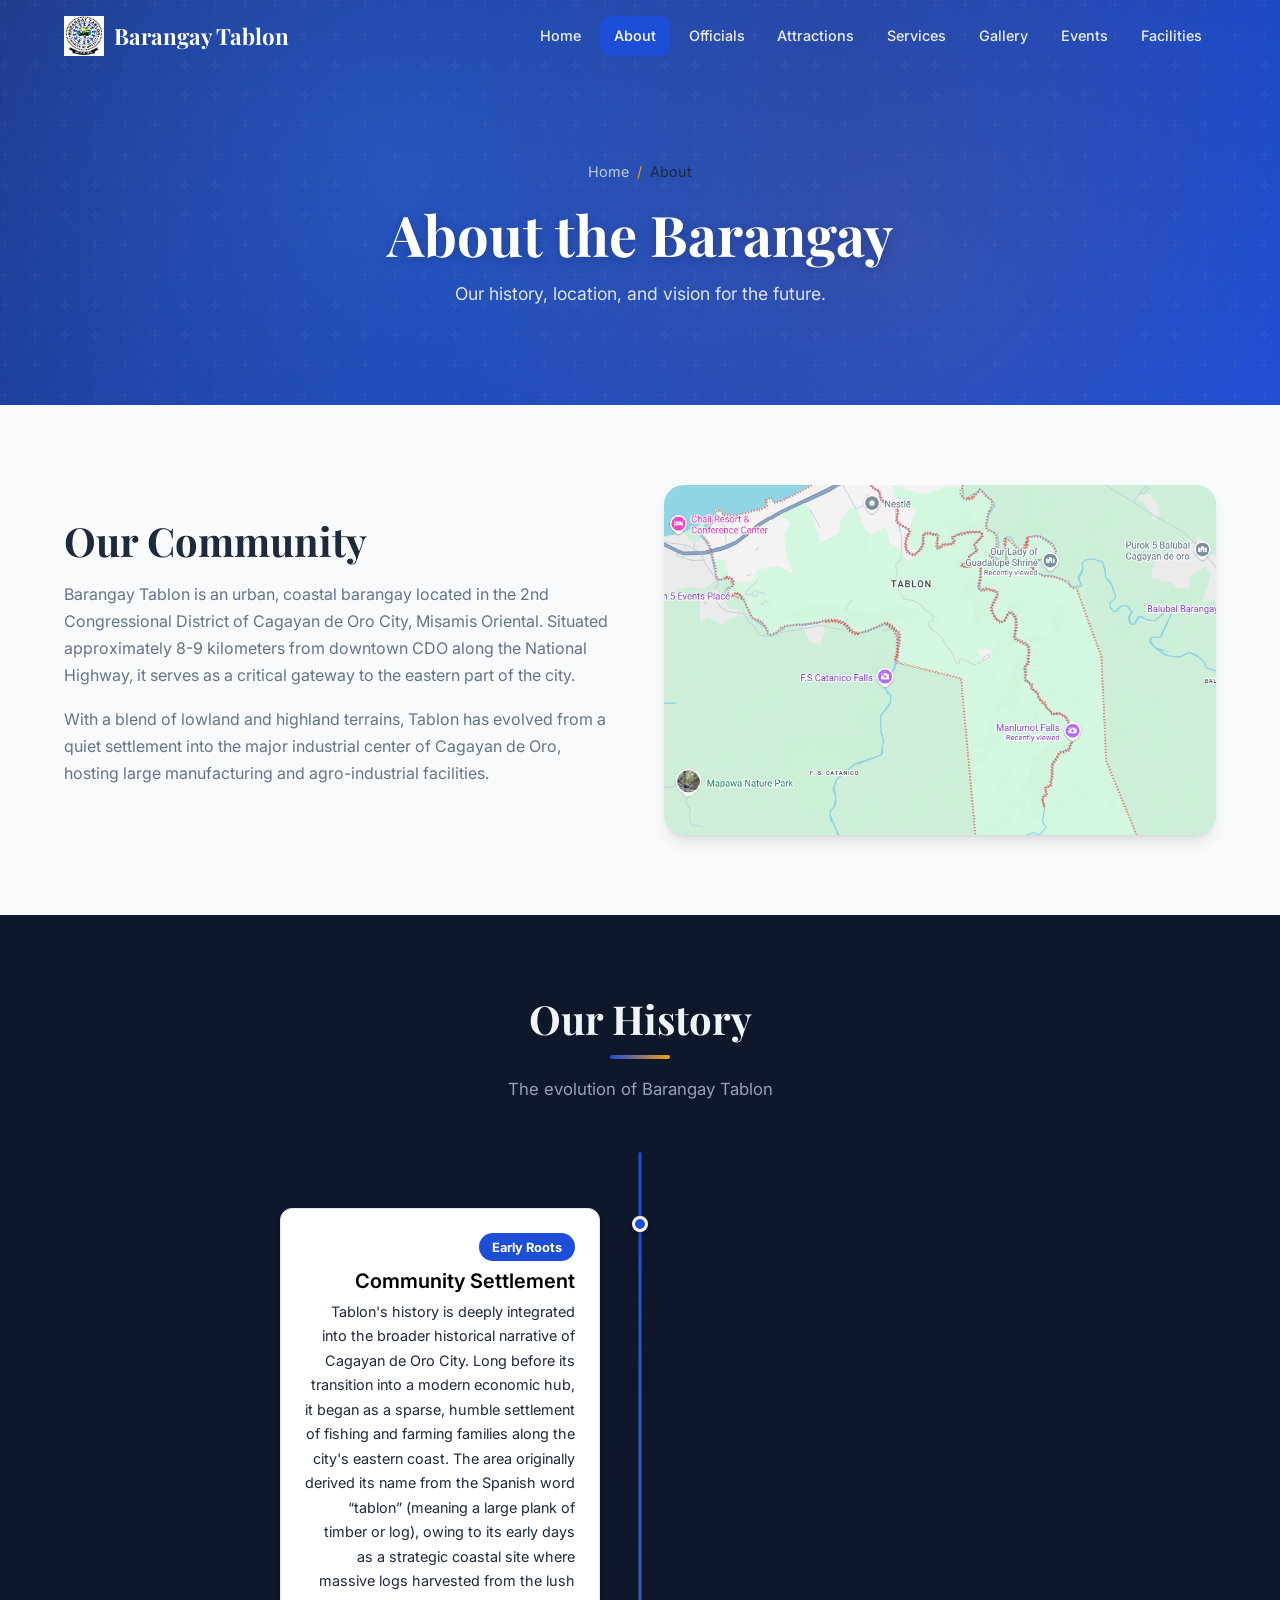
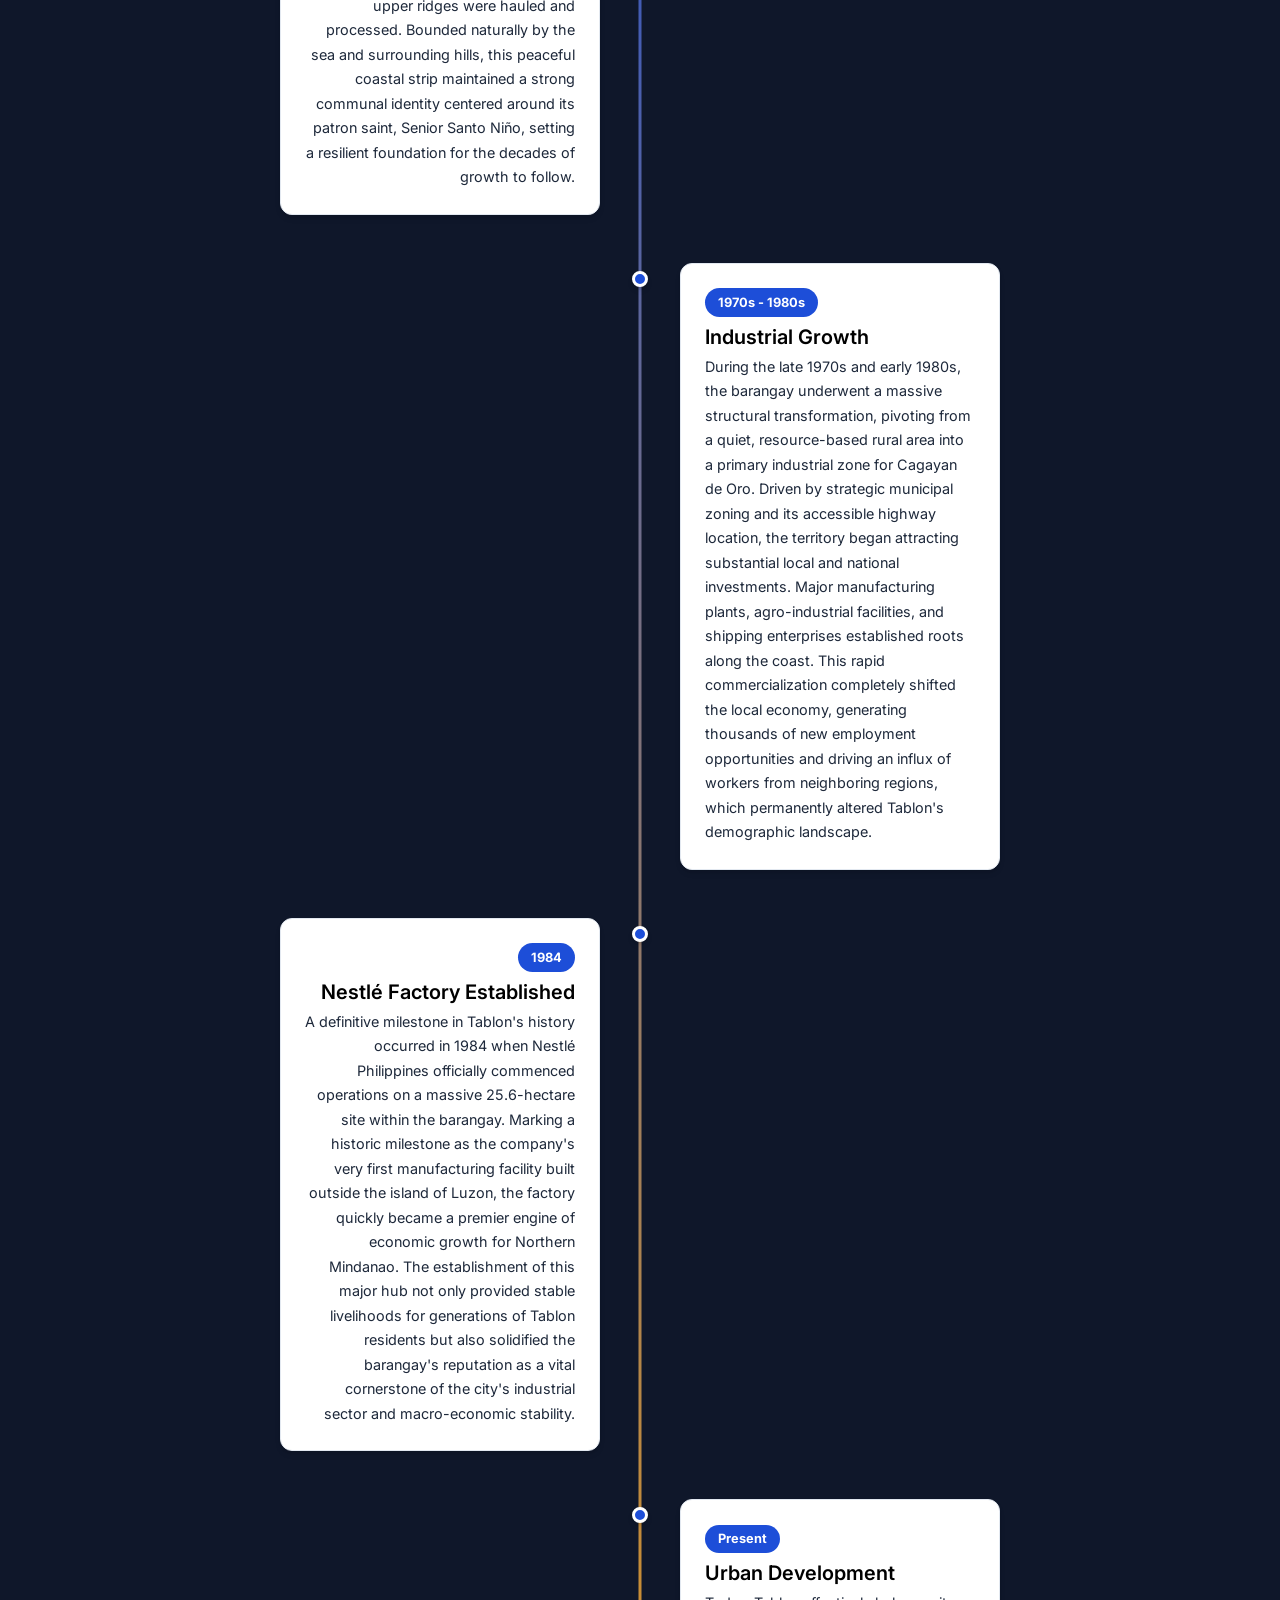
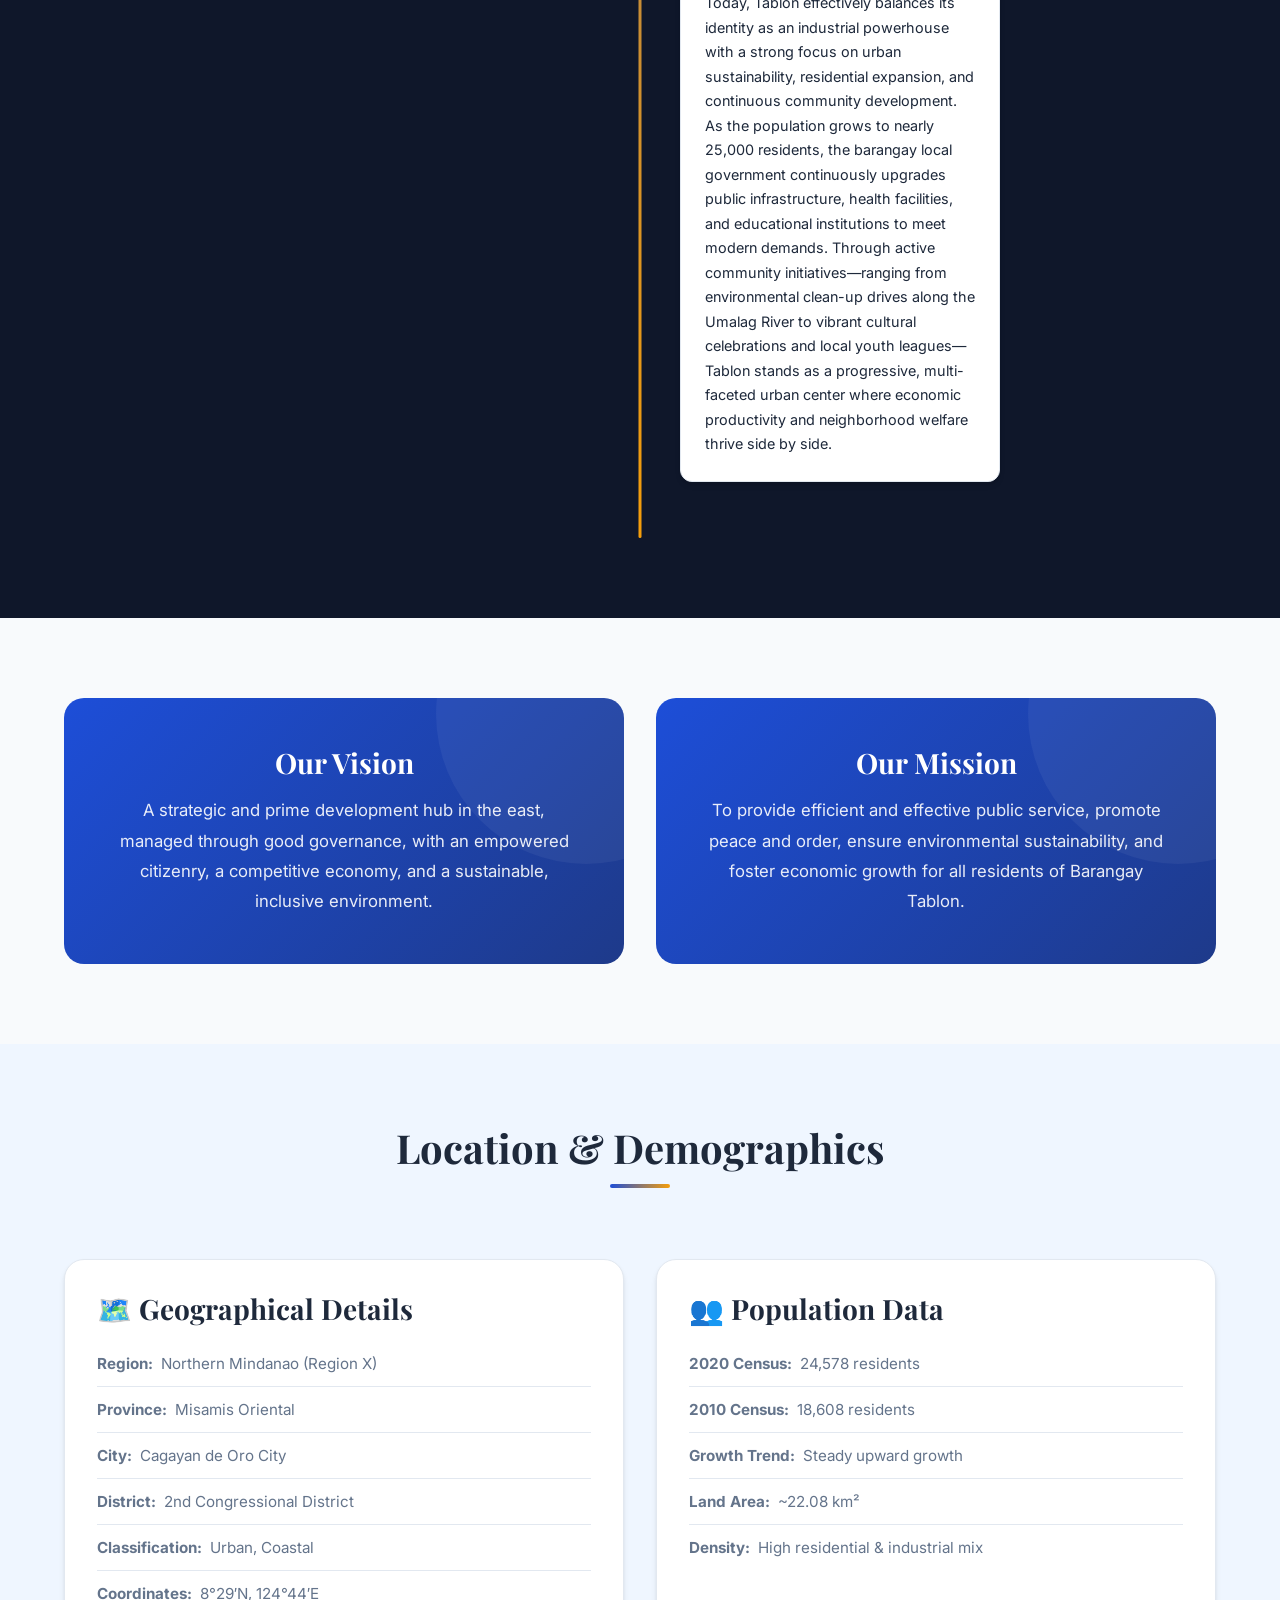
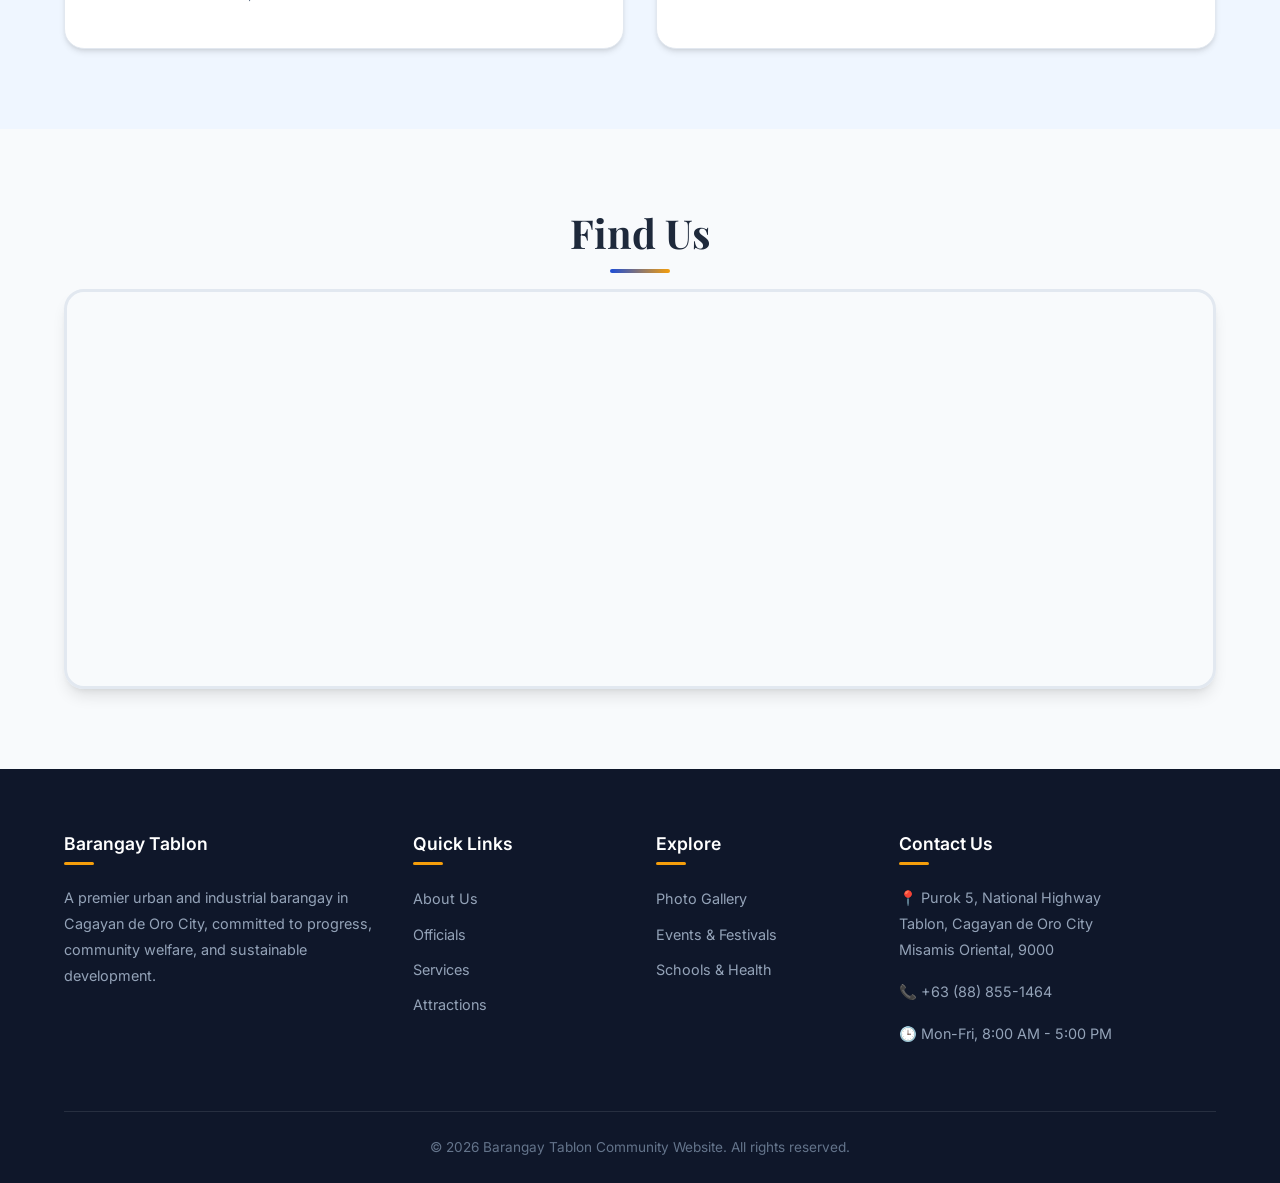
==== about.html @ ef137ee4 "feat: complete Barangay Tablon community portal mini-project for ITE 387" ====
<!DOCTYPE html>
<html lang="en">

<head>
    <meta charset="UTF-8">
    <meta name="viewport" content="width=device-width, initial-scale=1.0">
    <title>About | Barangay Tablon</title>
    <meta name="description"
        content="Learn about the history, location, and vision of Barangay Tablon, Cagayan de Oro City.">
    <link rel="stylesheet" href="css/styles.css">
</head>

<body>
    <!-- Navbar -->
    <nav class="navbar" id="navbar">
        <div class="container nav-container">
            <a href="index.html" class="nav-brand">
                <img src="barangay_tablon_logo.jpg" alt="Barangay Tablon Logo" class="brand-logo">
                Barangay Tablon
            </a>
            <button class="hamburger" id="hamburger" aria-label="Toggle Navigation">
                <span></span>
                <span></span>
                <span></span>
            </button>
            <div class="nav-links" id="navLinks">
                <a href="index.html">Home</a>
                <a href="about.html">About</a>
                <a href="officials.html">Officials</a>
                <a href="attractions.html">Attractions</a>
                <a href="services.html">Services</a>
                <a href="gallery.html">Gallery</a>
                <a href="events.html">Events</a>
                <a href="facilities.html">Facilities</a>
            </div>
        </div>
    </nav>
    <div class="nav-overlay" id="navOverlay"></div>

    <!-- Page Hero -->
    <header class="page-hero">
        <div class="page-hero-content">
            <div class="breadcrumb">
                <a href="index.html">Home</a> <span>/</span> About
            </div>
            <h1>About the Barangay</h1>
            <p>Our history, location, and vision for the future.</p>
        </div>
    </header>

    <!-- Intro & Map Section -->
    <section class="section animate-on-scroll">
        <div class="container">
            <div class="about-intro">
                <div class="about-intro-text">
                    <h2>Our Community</h2>
                    <p>Barangay Tablon is an urban, coastal barangay located in the 2nd Congressional District of
                        Cagayan de Oro City, Misamis Oriental. Situated approximately 8-9 kilometers from downtown CDO
                        along the National Highway, it serves as a critical gateway to the eastern part of the city.</p>
                    <p>With a blend of lowland and highland terrains, Tablon has evolved from a quiet settlement into
                        the major industrial center of Cagayan de Oro, hosting large manufacturing and agro-industrial
                        facilities.</p>
                </div>
                <div class="about-intro-img">
                    <img src="images/barangay tablon map.png" alt="Barangay Tablon Landscape">
                    <div class="img-placeholder" style="display:flex;">
                        <!-- <span class="placeholder-icon">🗺️</span> -->
                        <!-- <span>Barangay Map Image</span> -->
                    </div>
                </div>
            </div>
        </div>
    </section>

    <!-- History Timeline Section -->
    <section class="section section-dark animate-on-scroll">
        <div class="container">
            <h2 class="section-title">Our History</h2>
            <p class="section-subtitle">The evolution of Barangay Tablon</p>

            <div class="timeline">
                <div class="timeline-item">
                    <div class="timeline-content">
                        <span class="year">Early Roots</span>
                        <h4>Community Settlement</h4>
                        <p>Tablon's history is deeply integrated into the broader historical narrative of Cagayan de Oro
                            City. Long before its transition into a modern economic hub, it began as a sparse, humble
                            settlement of fishing and farming families along the city's eastern coast. The area
                            originally derived its name from the Spanish word “tablon” (meaning a large plank of timber
                            or log), owing to its early days as a strategic coastal site where massive logs harvested
                            from the lush upper ridges were hauled and processed. Bounded naturally by the sea and
                            surrounding hills, this peaceful coastal strip maintained a strong communal identity
                            centered around its patron saint, Senior Santo Niño, setting a resilient foundation for the
                            decades of growth to follow.</p>
                    </div>
                </div>
                <div class="timeline-item">
                    <div class="timeline-content">
                        <span class="year">1970s - 1980s</span>
                        <h4>Industrial Growth</h4>
                        <p>During the late 1970s and early 1980s, the barangay underwent a massive structural
                            transformation, pivoting from a quiet, resource-based rural area into a primary industrial
                            zone for Cagayan de Oro. Driven by strategic municipal zoning and its accessible highway
                            location, the territory began attracting substantial local and national investments. Major
                            manufacturing plants, agro-industrial facilities, and shipping enterprises established roots
                            along the coast. This rapid commercialization completely shifted the local economy,
                            generating thousands of new employment opportunities and driving an influx of workers from
                            neighboring regions, which permanently altered Tablon's demographic landscape.</p>
                    </div>
                </div>
                <div class="timeline-item">
                    <div class="timeline-content">
                        <span class="year">1984</span>
                        <h4>Nestlé Factory Established</h4>
                        <p>A definitive milestone in Tablon's history occurred in 1984 when Nestlé Philippines
                            officially commenced operations on a massive 25.6-hectare site within the barangay. Marking
                            a historic milestone as the company's very first manufacturing facility built outside the
                            island of Luzon, the factory quickly became a premier engine of economic growth for Northern
                            Mindanao. The establishment of this major hub not only provided stable livelihoods for
                            generations of Tablon residents but also solidified the barangay's reputation as a vital
                            cornerstone of the city's industrial sector and macro-economic stability.</p>
                    </div>
                </div>
                <div class="timeline-item">
                    <div class="timeline-content">
                        <span class="year">Present</span>
                        <h4>Urban Development</h4>
                        <p>Today, Tablon effectively balances its identity as an industrial powerhouse with a strong
                            focus on urban sustainability, residential expansion, and continuous community development.
                            As the population grows to nearly 25,000 residents, the barangay local government
                            continuously upgrades public infrastructure, health facilities, and educational institutions
                            to meet modern demands. Through active community initiatives—ranging from environmental
                            clean-up drives along the Umalag River to vibrant cultural celebrations and local youth
                            leagues—Tablon stands as a progressive, multi-faceted urban center where economic
                            productivity and neighborhood welfare thrive side by side.</p>
                    </div>
                </div>
            </div>
        </div>
    </section>

    <!-- Vision & Mission Section -->
    <section class="section animate-on-scroll">
        <div class="container">
            <div class="vm-grid">
                <div class="vm-box">
                    <h3>Our Vision</h3>
                    <p>A strategic and prime development hub in the east, managed through good governance, with an
                        empowered citizenry, a competitive economy, and a sustainable, inclusive environment.</p>
                </div>
                <div class="vm-box">
                    <h3>Our Mission</h3>
                    <p>To provide efficient and effective public service, promote peace and order, ensure environmental
                        sustainability, and foster economic growth for all residents of Barangay Tablon.</p>
                </div>
            </div>
        </div>
    </section>

    <!-- Location Data Section -->
    <section class="section animate-on-scroll" style="background-color: var(--primary-bg);">
        <div class="container">
            <h2 class="section-title">Location & Demographics</h2>
            <br><br>
            <div class="grid-2">
                <div class="info-card">
                    <h3>🗺️ Geographical Details</h3>
                    <ul>
                        <li><strong>Region:</strong> Northern Mindanao (Region X)</li>
                        <li><strong>Province:</strong> Misamis Oriental</li>
                        <li><strong>City:</strong> Cagayan de Oro City</li>
                        <li><strong>District:</strong> 2nd Congressional District</li>
                        <li><strong>Classification:</strong> Urban, Coastal</li>
                        <li><strong>Coordinates:</strong> 8°29′N, 124°44′E</li>
                    </ul>
                </div>
                <div class="info-card">
                    <h3>👥 Population Data</h3>
                    <ul>
                        <li><strong>2020 Census:</strong> 24,578 residents</li>
                        <li><strong>2010 Census:</strong> 18,608 residents</li>
                        <li><strong>Growth Trend:</strong> Steady upward growth</li>
                        <li><strong>Land Area:</strong> ~22.08 km²</li>
                        <li><strong>Density:</strong> High residential & industrial mix</li>
                    </ul>
                </div>
            </div>
        </div>
    </section>

    <!-- Google Map Embed -->
    <section class="section animate-on-scroll">
        <div class="container">
            <h2 class="section-title">Find Us</h2>
            <div class="map-container">
                <iframe
                    src="https://www.google.com/maps/embed?pb=!1m18!1m12!1m3!1d15783.5670868297!2d124.717614!3d8.4819!2m3!1f0!2f0!3f0!3m2!1i1024!2i768!4f13.1!3m3!1m2!1s0x32ff8d9c2226875b%3A0xc38d721115abdb92!2sTablon%2C%20Cagayan%20de%20Oro%2C%20Misamis%20Oriental!5e0!3m2!1sen!2sph!4v1700000000000!5m2!1sen!2sph"
                    allowfullscreen="" loading="lazy" referrerpolicy="no-referrer-when-downgrade"></iframe>
            </div>
        </div>
    </section>

    <!-- Footer -->
    <footer class="footer">
        <div class="container">
            <div class="footer-grid">
                <div class="footer-col">
                    <h3>Barangay Tablon</h3>
                    <p>A premier urban and industrial barangay in Cagayan de Oro City, committed to progress, community
                        welfare, and sustainable development.</p>
                </div>
                <div class="footer-col">
                    <h3>Quick Links</h3>
                    <ul>
                        <li><a href="about.html">About Us</a></li>
                        <li><a href="officials.html">Officials</a></li>
                        <li><a href="services.html">Services</a></li>
                        <li><a href="attractions.html">Attractions</a></li>
                    </ul>
                </div>
                <div class="footer-col">
                    <h3>Explore</h3>
                    <ul>
                        <li><a href="gallery.html">Photo Gallery</a></li>
                        <li><a href="events.html">Events & Festivals</a></li>
                        <li><a href="facilities.html">Schools & Health</a></li>
                    </ul>
                </div>
                <div class="footer-col">
                    <h3>Contact Us</h3>
                    <p>📍 Purok 5, National Highway<br>Tablon, Cagayan de Oro City<br>Misamis Oriental, 9000</p>
                    <p>📞 +63 (88) 855-1464</p>
                    <p>🕒 Mon-Fri, 8:00 AM - 5:00 PM</p>
                </div>
            </div>
            <div class="footer-bottom">
                <p>&copy; 2026 Barangay Tablon Community Website. All rights reserved.</p>
            </div>
        </div>
    </footer>

    <script src="js/main.js"></script>
</body>

</html>
---- css/styles.css ----
/* ========================================
   Barangay Tablon Community Website
   Global Stylesheet
   ======================================== */

/* ---- Google Fonts ---- */
@import url('https://fonts.googleapis.com/css2?family=Inter:wght@300;400;500;600;700&family=Playfair+Display:wght@400;600;700;800&display=swap');

/* ========================================
   1. CSS Custom Properties
   ======================================== */
:root {
  /* Colors — Blue Theme */
  --primary: #1d4ed8;
  --primary-dark: #1e3a8a;
  --primary-light: #3b82f6;
  --primary-lighter: #93bbfd;
  --primary-lightest: #dbeafe;
  --primary-bg: #eff6ff;
  --accent: #f59e0b;
  --accent-dark: #d97706;
  --accent-light: #fef3c7;
  --bg: #f8fafc;
  --surface: #ffffff;
  --dark-bg: #0f172a;
  --dark-surface: #1e293b;
  --text: #1e293b;
  --text-light: #64748b;
  --text-white: #f1f5f9;
  --border: #e2e8f0;

  /* Shadows */
  --shadow-sm: 0 1px 2px rgba(0, 0, 0, 0.05);
  --shadow: 0 4px 6px -1px rgba(0, 0, 0, 0.1),
    0 2px 4px -2px rgba(0, 0, 0, 0.1);
  --shadow-md: 0 10px 15px -3px rgba(0, 0, 0, 0.1),
    0 4px 6px -4px rgba(0, 0, 0, 0.1);
  --shadow-lg: 0 20px 25px -5px rgba(0, 0, 0, 0.1),
    0 8px 10px -6px rgba(0, 0, 0, 0.1);
  --shadow-xl: 0 25px 50px -12px rgba(0, 0, 0, 0.25);

  /* Spacing */
  --section-padding: 5rem 0;
  --container-padding: 0 1.5rem;

  /* Borders */
  --radius: 12px;
  --radius-lg: 20px;
  --radius-full: 9999px;

  /* Transitions */
  --transition: 0.3s ease;
  --transition-slow: 0.5s ease;
}

/* ========================================
   2. Reset & Base
   ======================================== */
*,
*::before,
*::after {
  margin: 0;
  padding: 0;
  box-sizing: border-box;
}

html {
  scroll-behavior: smooth;
  font-size: 16px;
}

body {
  font-family: "Inter", -apple-system, BlinkMacSystemFont, sans-serif;
  color: var(--text);
  background: var(--bg);
  line-height: 1.7;
  overflow-x: hidden;
}

img {
  max-width: 100%;
  height: auto;
  display: block;
}

a {
  text-decoration: none;
  color: var(--primary);
  transition: color var(--transition);
}

a:hover {
  color: var(--primary-dark);
}

ul {
  list-style: none;
}

/* ========================================
   3. Typography
   ======================================== */
h1,
h2,
h3,
h4,
h5,
h6 {
  font-family: "Playfair Display", Georgia, serif;
  font-weight: 700;
  line-height: 1.2;
  color: var(--text);
}

h1 {
  font-size: clamp(2.2rem, 5vw, 3.5rem);
}

h2 {
  font-size: clamp(1.8rem, 4vw, 2.5rem);
}

h3 {
  font-size: clamp(1.3rem, 3vw, 1.75rem);
}

h4 {
  font-size: 1.25rem;
}

p {
  margin-bottom: 1rem;
  color: var(--text-light);
}

.text-center {
  text-align: center;
}

.text-accent {
  color: var(--accent);
}

.text-primary {
  color: var(--primary);
}

/* ========================================
   4. Layout Utilities
   ======================================== */
.container {
  max-width: 1200px;
  margin: 0 auto;
  padding: var(--container-padding);
}

.grid-2 {
  display: grid;
  grid-template-columns: repeat(2, 1fr);
  gap: 2rem;
}

.grid-3 {
  display: grid;
  grid-template-columns: repeat(3, 1fr);
  gap: 2rem;
}

.grid-4 {
  display: grid;
  grid-template-columns: repeat(4, 1fr);
  gap: 1.5rem;
}

.section {
  padding: var(--section-padding);
}

.section-title {
  text-align: center;
  margin-bottom: 1rem;
  position: relative;
}

.section-title::after {
  content: "";
  display: block;
  width: 60px;
  height: 4px;
  background: linear-gradient(90deg, var(--primary), var(--accent));
  margin: 0.75rem auto 0;
  border-radius: var(--radius-full);
}

.section-subtitle {
  text-align: center;
  color: var(--text-light);
  max-width: 600px;
  margin: 0 auto 3rem;
  font-size: 1.05rem;
}

.section-dark {
  background: var(--dark-bg);
  color: var(--text-white);
}

.section-dark h2,
.section-dark h3,
.section-dark h4 {
  color: var(--text-white);
}

.section-dark p {
  color: #94a3b8;
}

/* ========================================
   5. Navigation
   ======================================== */
.navbar {
  position: fixed;
  top: 0;
  left: 0;
  width: 100%;
  z-index: 1000;
  padding: 1rem 0;
  transition: all var(--transition);
  background: transparent;
}

.navbar.scrolled {
  background: rgba(255, 255, 255, 0.95);
  backdrop-filter: blur(20px);
  -webkit-backdrop-filter: blur(20px);
  box-shadow: var(--shadow);
  padding: 0.6rem 0;
}

.nav-container {
  display: flex;
  align-items: center;
  justify-content: space-between;
}

.nav-brand {
  display: flex;
  align-items: center;
  gap: 0.6rem;
  font-family: "Playfair Display", serif;
  font-size: 1.4rem;
  font-weight: 700;
  color: #fff;
  transition: color var(--transition);
}

.navbar.scrolled .nav-brand {
  color: var(--primary-dark);
}

.brand-logo {
  height: 40px;
  width: 40px;
  object-fit: contain;
}

.nav-links {
  display: flex;
  align-items: center;
  gap: 0.25rem;
}

.nav-links a {
  padding: 0.5rem 0.9rem;
  border-radius: var(--radius);
  font-size: 0.9rem;
  font-weight: 500;
  color: rgba(255, 255, 255, 0.9);
  transition: all var(--transition);
}

.navbar.scrolled .nav-links a {
  color: var(--text);
}

.nav-links a:hover,
.nav-links a.active {
  color: #fff;
  background: var(--primary);
}

.navbar.scrolled .nav-links a:hover,
.navbar.scrolled .nav-links a.active {
  color: #fff;
  background: var(--primary);
}

/* Hamburger */
.hamburger {
  display: none;
  flex-direction: column;
  gap: 5px;
  background: none;
  border: none;
  cursor: pointer;
  padding: 4px;
  z-index: 1001;
}

.hamburger span {
  display: block;
  width: 26px;
  height: 3px;
  background: #fff;
  border-radius: 3px;
  transition: all var(--transition);
}

.navbar.scrolled .hamburger span {
  background: var(--text);
}

.hamburger.active span:nth-child(1) {
  transform: rotate(45deg) translate(6px, 6px);
}

.hamburger.active span:nth-child(2) {
  opacity: 0;
}

.hamburger.active span:nth-child(3) {
  transform: rotate(-45deg) translate(6px, -6px);
}

/* Mobile Overlay */
.nav-overlay {
  display: none;
  position: fixed;
  top: 0;
  left: 0;
  width: 100%;
  height: 100%;
  background: rgba(0, 0, 0, 0.5);
  z-index: 998;
}

.nav-overlay.active {
  display: block;
}

/* ========================================
   6. Hero Sections
   ======================================== */
.hero {
  min-height: 100vh;
  display: flex;
  align-items: center;
  justify-content: center;
  text-align: center;
  position: relative;
  background: linear-gradient(135deg,
      var(--primary-dark) 0%,
      var(--primary) 50%,
      #2563eb 100%);
  overflow: hidden;
}

.hero::before {
  content: "";
  position: absolute;
  inset: 0;
  background: radial-gradient(circle at 20% 50%,
      rgba(59, 130, 246, 0.3) 0%,
      transparent 50%),
    radial-gradient(circle at 80% 20%,
      rgba(245, 158, 11, 0.15) 0%,
      transparent 50%),
    radial-gradient(circle at 50% 80%,
      rgba(30, 58, 138, 0.4) 0%,
      transparent 50%);
  z-index: 1;
}

.hero::after {
  content: "";
  position: absolute;
  inset: 0;
  background: url("data:image/svg+xml,%3Csvg width='60' height='60' viewBox='0 0 60 60' xmlns='http://www.w3.org/2000/svg'%3E%3Cg fill='none' fill-rule='evenodd'%3E%3Cg fill='%23ffffff' fill-opacity='0.03'%3E%3Cpath d='m36 34v-4h-2v4h-4v2h4v4h2v-4h4v-2h-4zm0-30V0h-2v4h-4v2h4v4h2V6h4V4h-4zM6 34v-4H4v4H0v2h4v4h2v-4h4v-2H6zM6 4V0H4v4H0v2h4v4h2V6h4V4H6z'/%3E%3C/g%3E%3C/g%3E%3C/svg%3E");
  z-index: 1;
}

.hero-content {
  position: relative;
  z-index: 2;
  max-width: 800px;
  padding: 0 1.5rem;
  animation: fadeInUp 1s ease-out;
}

.hero h1 {
  color: #fff;
  font-size: clamp(2.5rem, 6vw, 4rem);
  margin-bottom: 1rem;
  font-weight: 800;
  text-shadow: 0 2px 10px rgba(0, 0, 0, 0.2);
}

.hero .hero-tagline {
  color: rgba(255, 255, 255, 0.9);
  font-size: clamp(1.05rem, 2.5vw, 1.3rem);
  margin-bottom: 2rem;
  font-weight: 300;
  letter-spacing: 0.5px;
}

.hero .hero-badge {
  display: inline-block;
  background: rgba(255, 255, 255, 0.15);
  backdrop-filter: blur(10px);
  padding: 0.5rem 1.5rem;
  border-radius: var(--radius-full);
  color: var(--accent-light);
  font-size: 0.85rem;
  font-weight: 600;
  letter-spacing: 1px;
  text-transform: uppercase;
  margin-bottom: 1.5rem;
  border: 1px solid rgba(255, 255, 255, 0.2);
}

.hero-buttons {
  display: flex;
  gap: 1rem;
  justify-content: center;
  flex-wrap: wrap;
}

/* Page Hero — inner pages */
.page-hero {
  min-height: 45vh;
  display: flex;
  align-items: center;
  justify-content: center;
  text-align: center;
  position: relative;
  background: linear-gradient(135deg,
      var(--primary-dark) 0%,
      var(--primary) 100%);
  overflow: hidden;
}

.page-hero::before {
  content: "";
  position: absolute;
  inset: 0;
  background: radial-gradient(circle at 30% 40%,
      rgba(59, 130, 246, 0.3) 0%,
      transparent 50%),
    radial-gradient(circle at 70% 60%,
      rgba(245, 158, 11, 0.1) 0%,
      transparent 50%);
  z-index: 1;
}

.page-hero::after {
  content: "";
  position: absolute;
  inset: 0;
  background: url("data:image/svg+xml,%3Csvg width='60' height='60' viewBox='0 0 60 60' xmlns='http://www.w3.org/2000/svg'%3E%3Cg fill='none' fill-rule='evenodd'%3E%3Cg fill='%23ffffff' fill-opacity='0.03'%3E%3Cpath d='m36 34v-4h-2v4h-4v2h4v4h2v-4h4v-2h-4zm0-30V0h-2v4h-4v2h4v4h2V6h4V4h-4zM6 34v-4H4v4H0v2h4v4h2v-4h4v-2H6zM6 4V0H4v4H0v2h4v4h2V6h4V4H6z'/%3E%3C/g%3E%3C/g%3E%3C/svg%3E");
  z-index: 1;
}

.page-hero-content {
  position: relative;
  z-index: 2;
  padding: 0 1.5rem;
  padding-top: 4rem;
  animation: fadeInUp 0.8s ease-out;
}

.page-hero h1 {
  color: #fff;
  margin-bottom: 0.75rem;
  text-shadow: 0 2px 10px rgba(0, 0, 0, 0.2);
}

.page-hero p {
  color: rgba(255, 255, 255, 0.85);
  font-size: 1.1rem;
  max-width: 600px;
  margin: 0 auto;
}

.breadcrumb {
  display: flex;
  align-items: center;
  justify-content: center;
  gap: 0.5rem;
  margin-bottom: 1rem;
  font-size: 0.9rem;
}

.breadcrumb a {
  color: rgba(255, 255, 255, 0.7);
}

.breadcrumb a:hover {
  color: #fff;
}

.breadcrumb span {
  color: var(--accent);
}

/* ========================================
   7. Cards
   ======================================== */
.card {
  background: var(--surface);
  border-radius: var(--radius-lg);
  overflow: hidden;
  box-shadow: var(--shadow);
  transition: all var(--transition);
  border: 1px solid var(--border);
}

.card:hover {
  transform: translateY(-5px);
  box-shadow: var(--shadow-lg);
}

.card-img {
  height: 220px;
  overflow: hidden;
  background: linear-gradient(135deg, var(--primary-lightest), #c7d2fe);
  display: flex;
  align-items: center;
  justify-content: center;
  position: relative;
}

.card-img img {
  width: 100%;
  height: 100%;
  object-fit: cover;
  transition: transform var(--transition-slow);
}

.card:hover .card-img img {
  transform: scale(1.05);
}

.card-img .img-placeholder {
  display: flex;
  flex-direction: column;
  align-items: center;
  gap: 0.5rem;
  color: var(--primary-lighter);
  font-size: 0.85rem;
  font-weight: 500;
}

.card-img .img-placeholder .placeholder-icon {
  font-size: 2.5rem;
  opacity: 0.7;
}

.card-content {
  padding: 1.5rem;
}

.card-content h3 {
  margin-bottom: 0.5rem;
  font-size: 1.2rem;
}

.card-content p {
  font-size: 0.95rem;
  line-height: 1.6;
}

.card-badge {
  display: inline-block;
  padding: 0.25rem 0.75rem;
  border-radius: var(--radius-full);
  font-size: 0.75rem;
  font-weight: 600;
  text-transform: uppercase;
  letter-spacing: 0.5px;
  margin-bottom: 0.75rem;
}

.badge-landmark {
  background: #dbeafe;
  color: #1d4ed8;
}

.badge-nature {
  background: #d1fae5;
  color: #059669;
}

.badge-culture {
  background: #fef3c7;
  color: #d97706;
}

.badge-recreation {
  background: #ede9fe;
  color: #7c3aed;
}

/* Featured Card — Officials captain */
.featured-card {
  background: var(--surface);
  border-radius: var(--radius-lg);
  padding: 2.5rem;
  text-align: center;
  box-shadow: var(--shadow-md);
  border: 2px solid var(--primary-lightest);
  transition: all var(--transition);
}

.featured-card:hover {
  border-color: var(--primary-light);
  box-shadow: var(--shadow-lg);
}

.featured-card .card-avatar {
  width: 150px;
  height: 150px;
  border-radius: 50%;
  margin: 0 auto 1.5rem;
  background: linear-gradient(135deg, var(--primary-lightest), #c7d2fe);
  display: flex;
  align-items: center;
  justify-content: center;
  font-size: 3.5rem;
  overflow: hidden;
  border: 4px solid var(--primary-light);
}

.featured-card .card-avatar img {
  width: 100%;
  height: 100%;
  object-fit: cover;
}

.featured-card h3 {
  font-size: 1.4rem;
  margin-bottom: 0.25rem;
}

.featured-card .position {
  color: var(--primary);
  font-weight: 600;
  font-size: 0.95rem;
  margin-bottom: 0.5rem;
}

.featured-card .term {
  color: var(--text-light);
  font-size: 0.85rem;
}

/* Stat Card */
.stat-card {
  background: var(--surface);
  border-radius: var(--radius-lg);
  padding: 2rem;
  text-align: center;
  box-shadow: var(--shadow);
  border: 1px solid var(--border);
  transition: all var(--transition);
}

.stat-card:hover {
  transform: translateY(-3px);
  box-shadow: var(--shadow-md);
}

.stat-card .stat-icon {
  font-size: 2.5rem;
  margin-bottom: 1rem;
}

.stat-card .stat-number {
  font-family: "Playfair Display", serif;
  font-size: 2rem;
  font-weight: 800;
  color: var(--primary);
  margin-bottom: 0.25rem;
}

.stat-card .stat-label {
  color: var(--text-light);
  font-size: 0.9rem;
  font-weight: 500;
  margin-bottom: 0;
}

/* Service Card */
.service-card {
  background: var(--surface);
  border-radius: var(--radius-lg);
  padding: 2rem;
  box-shadow: var(--shadow);
  border: 1px solid var(--border);
  transition: all var(--transition);
  display: flex;
  gap: 1.25rem;
  align-items: flex-start;
}

.service-card:hover {
  transform: translateY(-3px);
  box-shadow: var(--shadow-md);
  border-color: var(--primary-light);
}

.service-card .service-icon {
  flex-shrink: 0;
  width: 55px;
  height: 55px;
  border-radius: var(--radius);
  background: var(--primary-bg);
  display: flex;
  align-items: center;
  justify-content: center;
  font-size: 1.5rem;
}

.service-card h4 {
  margin-bottom: 0.4rem;
  font-family: "Inter", sans-serif;
  font-weight: 600;
  color: black;
}

.service-card p {
  font-size: 0.9rem;
  margin-bottom: 0;
  color: var(--text);
}

/* Info Card */
.info-card {
  background: var(--surface);
  border-radius: var(--radius-lg);
  padding: 2rem;
  box-shadow: var(--shadow);
  border: 1px solid var(--border);
}

.info-card h3 {
  margin-bottom: 1rem;
  display: flex;
  align-items: center;
  gap: 0.5rem;
}

.info-card ul li {
  padding: 0.6rem 0;
  border-bottom: 1px solid var(--border);
  display: flex;
  align-items: center;
  gap: 0.5rem;
  color: var(--text-light);
  font-size: 0.95rem;
}

.info-card ul li:last-child {
  border-bottom: none;
}

/* Quick Link Card — Home page */
.quick-link-card {
  background: var(--surface);
  border-radius: var(--radius-lg);
  padding: 2rem;
  text-align: center;
  box-shadow: var(--shadow);
  border: 1px solid var(--border);
  transition: all var(--transition);
  cursor: pointer;
  display: block;
  color: black;
}

.quick-link-card:hover {
  transform: translateY(-5px);
  box-shadow: var(--shadow-lg);
  border-color: var(--primary-light);
  color: black;
}

.quick-link-card .ql-icon {
  font-size: 2.5rem;
  margin-bottom: 1rem;
}

.quick-link-card h3 {
  font-size: 1.1rem;
  margin-bottom: 0.4rem;
  color: black;
}

.quick-link-card p {
  font-size: 0.85rem;
  margin-bottom: 0;
  color: black;
}

/* ========================================
   8. Buttons
   ======================================== */
.btn {
  display: inline-flex;
  align-items: center;
  gap: 0.5rem;
  padding: 0.8rem 1.8rem;
  border-radius: var(--radius-full);
  font-family: "Inter", sans-serif;
  font-size: 0.95rem;
  font-weight: 600;
  cursor: pointer;
  border: 2px solid transparent;
  transition: all var(--transition);
}

.btn-primary {
  background: var(--primary);
  color: #fff;
  border-color: var(--primary);
}

.btn-primary:hover {
  background: var(--primary-dark);
  border-color: var(--primary-dark);
  color: #fff;
  transform: translateY(-2px);
  box-shadow: 0 4px 12px rgba(29, 78, 216, 0.4);
}

.btn-outline {
  background: transparent;
  color: #fff;
  border-color: rgba(255, 255, 255, 0.5);
}

.btn-outline:hover {
  background: #fff;
  color: var(--primary);
  border-color: #fff;
  transform: translateY(-2px);
}

.btn-accent {
  background: var(--accent);
  color: #fff;
  border-color: var(--accent);
}

.btn-accent:hover {
  background: var(--accent-dark);
  border-color: var(--accent-dark);
  color: #fff;
  transform: translateY(-2px);
  box-shadow: 0 4px 12px rgba(245, 158, 11, 0.4);
}

/* ========================================
   9. Timeline
   ======================================== */
.timeline {
  position: relative;
  max-width: 800px;
  margin: 0 auto;
  padding: 2rem 0;
}

.timeline::before {
  content: "";
  position: absolute;
  left: 50%;
  top: 0;
  bottom: 0;
  width: 3px;
  background: linear-gradient(to bottom, var(--primary), var(--accent));
  transform: translateX(-50%);
  border-radius: var(--radius-full);
}

.timeline-item {
  position: relative;
  width: 50%;
  padding: 1.5rem 2.5rem;
}

.timeline-item:nth-child(odd) {
  left: 0;
  text-align: right;
}

.timeline-item:nth-child(even) {
  left: 50%;
}

.timeline-item::before {
  content: "";
  position: absolute;
  top: 2rem;
  width: 16px;
  height: 16px;
  border-radius: 50%;
  background: var(--primary);
  border: 3px solid var(--surface);
  box-shadow: var(--shadow);
  z-index: 1;
}

.timeline-item:nth-child(odd)::before {
  right: -8px;
}

.timeline-item:nth-child(even)::before {
  left: -8px;
}

.timeline-content {
  background: var(--surface);
  padding: 1.5rem;
  border-radius: var(--radius);
  box-shadow: var(--shadow);
  border: 1px solid var(--border);
}

.timeline-content .year {
  display: inline-block;
  background: var(--primary);
  color: #fff;
  padding: 0.2rem 0.8rem;
  border-radius: var(--radius-full);
  font-size: 0.8rem;
  font-weight: 700;
  margin-bottom: 0.5rem;
}

.timeline-content h4 {
  margin-bottom: 0.4rem;
  font-family: "Inter", sans-serif;
  font-weight: 600;
  color: black;
}

.timeline-content p {
  font-size: 0.9rem;
  margin-bottom: 0;
  color: var(--text);
}

/* ========================================
   10. Org Chart
   ======================================== */
.org-chart {
  display: flex;
  flex-direction: column;
  align-items: center;
  gap: 1.5rem;
  padding: 2rem 0;
}

.org-level {
  display: flex;
  gap: 1.5rem;
  justify-content: center;
  flex-wrap: wrap;
  position: relative;
}

.org-level::before {
  content: "";
  position: absolute;
  top: -1.5rem;
  left: 50%;
  width: 2px;
  height: 1.5rem;
  background: var(--primary-lighter);
}

.org-level:first-child::before {
  display: none;
}

.org-member {
  background: var(--surface);
  border: 2px solid var(--primary-lightest);
  border-radius: var(--radius);
  padding: 1rem 1.5rem;
  text-align: center;
  min-width: 160px;
  transition: all var(--transition);
}

.org-member:hover {
  border-color: var(--primary-light);
  box-shadow: var(--shadow);
}

.org-member.captain {
  border-color: var(--accent);
  background: linear-gradient(135deg, var(--accent-light), var(--surface));
}

.org-member h4 {
  font-family: "Inter", sans-serif;
  font-size: 0.95rem;
  font-weight: 600;
  margin-bottom: 0.15rem;
}

.org-member p {
  font-size: 0.8rem;
  margin-bottom: 0;
  color: var(--primary);
  font-weight: 500;
}

/* ========================================
   11. Gallery & Lightbox
   ======================================== */
.gallery-grid {
  display: grid;
  grid-template-columns: repeat(auto-fill, minmax(280px, 1fr));
  gap: 1.5rem;
}

.gallery-item {
  border-radius: var(--radius);
  overflow: hidden;
  cursor: pointer;
  position: relative;
  height: 250px;
  background: linear-gradient(135deg, var(--primary-lightest), #c7d2fe);
  display: flex;
  align-items: center;
  justify-content: center;
  transition: all var(--transition);
}

.gallery-item:hover {
  transform: scale(1.02);
  box-shadow: var(--shadow-lg);
}

.gallery-item img {
  width: 100%;
  height: 100%;
  object-fit: cover;
}

.gallery-item .gallery-overlay {
  position: absolute;
  bottom: 0;
  left: 0;
  right: 0;
  padding: 1.5rem;
  background: linear-gradient(to top, rgba(0, 0, 0, 0.7), transparent);
  color: #fff;
  transform: translateY(100%);
  transition: transform var(--transition);
}

.gallery-item:hover .gallery-overlay {
  transform: translateY(0);
}

.gallery-item .gallery-overlay p {
  color: #fff;
  font-size: 0.9rem;
  margin-bottom: 0;
}

/* Lightbox Modal */
.lightbox {
  display: none;
  position: fixed;
  inset: 0;
  background: rgba(0, 0, 0, 0.92);
  z-index: 2000;
  align-items: center;
  justify-content: center;
}

.lightbox.active {
  display: flex;
}

.lightbox-content {
  max-width: 90%;
  max-height: 85vh;
  position: relative;
}

.lightbox-content img {
  max-width: 100%;
  max-height: 85vh;
  object-fit: contain;
  border-radius: var(--radius);
}

.lightbox-close {
  position: absolute;
  top: 1.5rem;
  right: 1.5rem;
  background: rgba(255, 255, 255, 0.15);
  backdrop-filter: blur(10px);
  border: none;
  color: #fff;
  font-size: 1.8rem;
  cursor: pointer;
  width: 50px;
  height: 50px;
  border-radius: 50%;
  display: flex;
  align-items: center;
  justify-content: center;
  transition: all var(--transition);
  z-index: 2001;
}

.lightbox-close:hover {
  background: rgba(255, 255, 255, 0.3);
}

.lightbox-nav {
  position: absolute;
  top: 50%;
  transform: translateY(-50%);
  background: rgba(255, 255, 255, 0.15);
  backdrop-filter: blur(10px);
  border: none;
  color: #fff;
  font-size: 1.5rem;
  cursor: pointer;
  width: 50px;
  height: 50px;
  border-radius: 50%;
  display: flex;
  align-items: center;
  justify-content: center;
  transition: all var(--transition);
}

.lightbox-nav:hover {
  background: rgba(255, 255, 255, 0.3);
}

.lightbox-prev {
  left: 1.5rem;
}

.lightbox-next {
  right: 1.5rem;
}

.lightbox-caption {
  position: absolute;
  bottom: 1.5rem;
  left: 50%;
  transform: translateX(-50%);
  color: #fff;
  font-size: 1rem;
  text-align: center;
  background: rgba(0, 0, 0, 0.5);
  padding: 0.5rem 1.5rem;
  border-radius: var(--radius-full);
  backdrop-filter: blur(10px);
  white-space: nowrap;
}

/* ========================================
   12. Filter Buttons
   ======================================== */
.filter-buttons {
  display: flex;
  gap: 0.5rem;
  justify-content: center;
  flex-wrap: wrap;
  margin-bottom: 2.5rem;
}

.filter-btn {
  padding: 0.5rem 1.2rem;
  border-radius: var(--radius-full);
  border: 2px solid var(--border);
  background: var(--surface);
  color: var(--text-light);
  font-family: "Inter", sans-serif;
  font-size: 0.85rem;
  font-weight: 500;
  cursor: pointer;
  transition: all var(--transition);
}

.filter-btn:hover {
  border-color: var(--primary-light);
  color: var(--primary);
}

.filter-btn.active {
  background: var(--primary);
  border-color: var(--primary);
  color: #fff;
}

/* ========================================
   13. Events
   ======================================== */
.event-card {
  background: var(--surface);
  border-radius: var(--radius-lg);
  padding: 2rem;
  box-shadow: var(--shadow);
  border: 1px solid var(--border);
  display: flex;
  gap: 1.5rem;
  align-items: flex-start;
  transition: all var(--transition);
}

.event-card:hover {
  transform: translateY(-3px);
  box-shadow: var(--shadow-md);
}

.event-date {
  flex-shrink: 0;
  width: 70px;
  height: 70px;
  border-radius: var(--radius);
  background: linear-gradient(135deg, var(--primary), var(--primary-dark));
  display: flex;
  flex-direction: column;
  align-items: center;
  justify-content: center;
  color: #fff;
}

.event-date .month {
  font-size: 0.7rem;
  font-weight: 700;
  text-transform: uppercase;
  letter-spacing: 1px;
}

.event-date .icon {
  font-size: 1.5rem;
}

.event-info h3 {
  font-size: 1.2rem;
  margin-bottom: 0.4rem;
}

.event-info p {
  font-size: 0.9rem;
  margin-bottom: 0;
}

.event-info .event-tag {
  display: inline-block;
  padding: 0.15rem 0.6rem;
  background: var(--primary-bg);
  color: var(--primary);
  border-radius: var(--radius-full);
  font-size: 0.75rem;
  font-weight: 600;
  margin-top: 0.5rem;
}

/* ========================================
   14. Facilities
   ======================================== */
.facility-card {
  background: var(--surface);
  border-radius: var(--radius-lg);
  padding: 1.75rem;
  box-shadow: var(--shadow);
  border: 1px solid var(--border);
  transition: all var(--transition);
}

.facility-card:hover {
  transform: translateY(-3px);
  box-shadow: var(--shadow-md);
}

.facility-card .facility-icon {
  width: 50px;
  height: 50px;
  border-radius: var(--radius);
  display: flex;
  align-items: center;
  justify-content: center;
  font-size: 1.5rem;
  margin-bottom: 1rem;
}

.facility-card .facility-icon.school {
  background: #dbeafe;
}

.facility-card .facility-icon.health {
  background: #fce7f3;
}

.facility-card h4 {
  font-family: "Inter", sans-serif;
  font-weight: 600;
  margin-bottom: 0.4rem;
}

.facility-card p {
  font-size: 0.9rem;
  margin-bottom: 0.3rem;
}

.facility-card .facility-tag {
  display: inline-block;
  padding: 0.15rem 0.6rem;
  border-radius: var(--radius-full);
  font-size: 0.7rem;
  font-weight: 600;
  text-transform: uppercase;
  margin-bottom: 0.75rem;
}

.facility-card .facility-tag.public {
  background: #d1fae5;
  color: #059669;
}

.facility-card .facility-tag.private {
  background: #ede9fe;
  color: #7c3aed;
}

/* Hotlines */
.hotline-card {
  background: linear-gradient(135deg, #fef2f2, #fee2e2);
  border-radius: var(--radius-lg);
  padding: 2rem;
  border: 1px solid #fecaca;
}

.hotline-card h3 {
  color: #dc2626;
  display: flex;
  align-items: center;
  gap: 0.5rem;
  margin-bottom: 1rem;
}

.hotline-item {
  display: flex;
  justify-content: space-between;
  align-items: center;
  padding: 0.6rem 0;
  border-bottom: 1px solid #fecaca;
}

.hotline-item:last-child {
  border-bottom: none;
}

.hotline-item .name {
  font-weight: 500;
  color: var(--text);
  font-size: 0.9rem;
}

.hotline-item .number {
  font-weight: 700;
  color: #dc2626;
  font-size: 0.9rem;
}

.hotline-911 {
  text-align: center;
  padding: 1.5rem;
  background: #dc2626;
  border-radius: var(--radius);
  color: #fff;
  margin-bottom: 1.5rem;
}

.hotline-911 .big-number {
  font-size: 3rem;
  font-weight: 800;
  font-family: "Playfair Display", serif;
}

.hotline-911 p {
  color: rgba(255, 255, 255, 0.9);
  margin-bottom: 0;
  font-size: 0.85rem;
}

/* ========================================
   15. Contact & Map
   ======================================== */
.contact-grid {
  display: grid;
  grid-template-columns: 1fr 1fr;
  gap: 2rem;
}

.contact-item {
  display: flex;
  gap: 1rem;
  align-items: flex-start;
  padding: 1.25rem;
  border-radius: var(--radius);
  background: var(--primary-bg);
  transition: all var(--transition);
}

.contact-item:hover {
  background: var(--primary-lightest);
}

.contact-item .contact-icon {
  flex-shrink: 0;
  width: 45px;
  height: 45px;
  border-radius: 50%;
  background: var(--primary);
  display: flex;
  align-items: center;
  justify-content: center;
  font-size: 1.2rem;
}

.contact-item h4 {
  font-family: "Inter", sans-serif;
  font-weight: 600;
  font-size: 0.95rem;
  margin-bottom: 0.2rem;
  color: black;
}

.contact-item p {
  font-size: 0.9rem;
  margin-bottom: 0;
  color: var(--text);
}

.map-container {
  border-radius: var(--radius-lg);
  overflow: hidden;
  box-shadow: var(--shadow-md);
  border: 3px solid var(--border);
  height: 400px;
}

.map-container iframe {
  width: 100%;
  height: 100%;
  border: none;
}

/* ========================================
   16. About Page Specifics
   ======================================== */
.about-intro {
  display: grid;
  grid-template-columns: 1fr 1fr;
  gap: 3rem;
  align-items: center;
}

.about-intro-text h2 {
  text-align: left;
  margin-bottom: 1rem;
}

.about-intro-text h2::after {
  margin: 0.75rem 0 0;
}

.about-intro-img {
  border-radius: var(--radius-lg);
  overflow: hidden;
  height: 350px;
  background: linear-gradient(135deg, var(--primary-lightest), #c7d2fe);
  display: flex;
  align-items: center;
  justify-content: center;
  box-shadow: var(--shadow-md);
}

.about-intro-img img {
  width: 100%;
  height: 100%;
  object-fit: cover;
}

/* Vision/Mission Box */
.vm-grid {
  display: grid;
  grid-template-columns: 1fr 1fr;
  gap: 2rem;
}

.vm-box {
  background: linear-gradient(135deg, var(--primary), var(--primary-dark));
  border-radius: var(--radius-lg);
  padding: 3rem;
  color: #fff;
  text-align: center;
  position: relative;
  overflow: hidden;
}

.vm-box::before {
  content: "";
  position: absolute;
  top: -50%;
  right: -20%;
  width: 300px;
  height: 300px;
  border-radius: 50%;
  background: rgba(255, 255, 255, 0.05);
}

.vm-box h3 {
  color: #fff;
  margin-bottom: 1rem;
  position: relative;
}

.vm-box p {
  color: rgba(255, 255, 255, 0.9);
  font-size: 1.05rem;
  line-height: 1.8;
  max-width: 700px;
  margin: 0 auto;
  position: relative;
}

/* ========================================
   17. Footer
   ======================================== */
.footer {
  background: var(--dark-bg);
  color: var(--text-white);
  padding: 4rem 0 0;
}

.footer-grid {
  display: grid;
  grid-template-columns: 1.5fr 1fr 1fr 1.5fr;
  gap: 2rem;
  padding-bottom: 3rem;
  border-bottom: 1px solid rgba(255, 255, 255, 0.1);
}

.footer-col h3 {
  color: #fff;
  font-size: 1.1rem;
  margin-bottom: 1.25rem;
  font-family: "Inter", sans-serif;
  font-weight: 600;
  position: relative;
}

.footer-col h3::after {
  content: "";
  display: block;
  width: 30px;
  height: 3px;
  background: var(--accent);
  margin-top: 0.5rem;
  border-radius: var(--radius-full);
}

.footer-col p {
  color: #94a3b8;
  font-size: 0.9rem;
  line-height: 1.8;
}

.footer-col ul li {
  margin-bottom: 0.5rem;
}

.footer-col ul li a {
  color: #94a3b8;
  font-size: 0.9rem;
  transition: all var(--transition);
  display: inline-flex;
  align-items: center;
  gap: 0.3rem;
}

.footer-col ul li a:hover {
  color: var(--accent);
  padding-left: 5px;
}

.footer-bottom {
  text-align: center;
  padding: 1.5rem 0;
}

.footer-bottom p {
  color: #64748b;
  font-size: 0.85rem;
  margin-bottom: 0;
}

/* ========================================
   18. Animations
   ======================================== */
/* Progressive Enhancement for Scroll Animations [ITE 387: Lab 02]
   Default to visible so pages NEVER show blank white if JS is delayed or blocked */
.animate-on-scroll {
  opacity: 1;
  transform: translateY(0);
  transition: opacity 0.6s ease-out, transform 0.6s ease-out;
}

.js-active .animate-on-scroll:not(.animated) {
  opacity: 0;
  transform: translateY(30px);
}

.js-active .animate-on-scroll.animated {
  opacity: 1;
  transform: translateY(0);
}

@keyframes fadeInUp {
  from {
    opacity: 0;
    transform: translateY(30px);
  }

  to {
    opacity: 1;
    transform: translateY(0);
  }
}

@keyframes fadeIn {
  from {
    opacity: 0;
  }

  to {
    opacity: 1;
  }
}

@keyframes scaleIn {
  from {
    opacity: 0;
    transform: scale(0.9);
  }

  to {
    opacity: 1;
    transform: scale(1);
  }
}

/* ========================================
   19. Media Queries
   ======================================== */

/* Tablet Landscape */
@media (max-width: 1024px) {
  .grid-4 {
    grid-template-columns: repeat(2, 1fr);
  }

  .footer-grid {
    grid-template-columns: repeat(2, 1fr);
  }

  .contact-grid {
    grid-template-columns: 1fr;
  }
}

/* Tablet Portrait */
@media (max-width: 768px) {
  .hamburger {
    display: flex;
  }

  .nav-links {
    position: fixed;
    top: 0;
    right: -100%;
    width: 280px;
    height: 100vh;
    background: var(--dark-bg);
    flex-direction: column;
    padding: 5rem 2rem 2rem;
    gap: 0.25rem;
    transition: right var(--transition);
    box-shadow: -5px 0 20px rgba(0, 0, 0, 0.3);
    z-index: 999;
  }

  .nav-links.active {
    right: 0;
  }

  .nav-links a {
    color: rgba(255, 255, 255, 0.8) !important;
    padding: 0.75rem 1rem;
    width: 100%;
    border-radius: var(--radius);
  }

  .nav-links a:hover,
  .nav-links a.active {
    background: var(--primary);
    color: #fff !important;
  }

  .grid-2,
  .grid-3 {
    grid-template-columns: 1fr;
  }

  .grid-4 {
    grid-template-columns: 1fr;
  }

  .hero {
    min-height: 90vh;
  }

  .page-hero {
    min-height: 35vh;
  }

  .hero-buttons {
    flex-direction: column;
    align-items: center;
  }

  /* Timeline mobile */
  .timeline::before {
    left: 20px;
  }

  .timeline-item {
    width: 100%;
    left: 0 !important;
    text-align: left !important;
    padding-left: 50px;
    padding-right: 1rem;
  }

  .timeline-item::before {
    left: 12px !important;
    right: auto !important;
  }

  /* About intro */
  .about-intro {
    grid-template-columns: 1fr;
  }

  .about-intro-text h2 {
    text-align: center;
  }

  .about-intro-text h2::after {
    margin: 0.75rem auto 0;
  }

  .vm-grid {
    grid-template-columns: 1fr;
  }

  .vm-box {
    padding: 2rem;
  }

  /* Footer */
  .footer-grid {
    grid-template-columns: 1fr;
  }

  /* Events */
  .event-card {
    flex-direction: column;
  }

  /* Sections */
  .section {
    padding: 3.5rem 0;
  }

  .featured-card {
    padding: 1.5rem;
  }

  /* Org chart */
  .org-chart {
    align-items: stretch;
  }

  .org-level {
    flex-direction: column;
    align-items: stretch;
  }

  /* Service cards */
  .service-card {
    flex-direction: column;
  }
}

/* Mobile */
@media (max-width: 480px) {
  html {
    font-size: 14px;
  }

  .container {
    padding: 0 1rem;
  }

  .hero {
    min-height: 85vh;
  }

  .stat-card {
    padding: 1.25rem;
  }

  .gallery-grid {
    grid-template-columns: 1fr 1fr;
    gap: 0.75rem;
  }

  .gallery-item {
    height: 160px;
  }

  .nav-links {
    width: 100%;
  }
}

/* ============================================================================
   [ITE 387: Lab 02 - Dynamic UI Controls, Forms & Notifications]
   ============================================================================ */

/* ---- Toast Notification Container & Messages ---- */
.toast-container {
  position: fixed;
  top: 1.5rem;
  right: 1.5rem;
  z-index: 9999;
  display: flex;
  flex-direction: column;
  gap: 0.75rem;
  pointer-events: none;
}

.toast-message {
  pointer-events: auto;
  display: flex;
  align-items: center;
  gap: 0.75rem;
  background: var(--surface);
  color: var(--text);
  padding: 0.9rem 1.25rem;
  border-radius: var(--radius);
  box-shadow: var(--shadow-lg);
  border-left: 4px solid var(--primary);
  font-size: 0.95rem;
  font-weight: 500;
  opacity: 0;
  transform: translateX(50px);
  transition: all 0.3s cubic-bezier(0.16, 1, 0.3, 1);
  max-width: 400px;
}

.toast-message.show {
  opacity: 1;
  transform: translateX(0);
}

.toast-icon {
  font-size: 1.25rem;
  flex-shrink: 0;
}

.toast-success {
  border-left-color: #10b981;
}

.toast-warning {
  border-left-color: #f59e0b;
}

.toast-error {
  border-left-color: #ef4444;
}

.toast-info {
  border-left-color: var(--primary);
}

/* ---- Resident Feedback & Inquiry Form ---- */
.feedback-card {
  background: var(--surface);
  border-radius: var(--radius-lg);
  padding: 2.5rem;
  box-shadow: var(--shadow-md);
  border: 1px solid var(--border);
  max-width: 800px;
  margin: 0 auto;
}

.feedback-form .form-grid {
  display: grid;
  grid-template-columns: 1fr 1fr;
  gap: 1.5rem;
  margin-bottom: 1.5rem;
}

.feedback-form .form-group {
  display: flex;
  flex-direction: column;
  gap: 0.4rem;
}

.feedback-form .form-group.full-width {
  grid-column: 1 / -1;
}

.feedback-form .form-label {
  font-size: 0.9rem;
  font-weight: 600;
  color: var(--text);
}

.feedback-form .form-label .required {
  color: #ef4444;
  margin-left: 2px;
}

.feedback-form .form-input,
.feedback-form .form-select,
.feedback-form .form-textarea {
  width: 100%;
  padding: 0.8rem 1rem;
  font-family: inherit;
  font-size: 0.95rem;
  color: var(--text);
  background: var(--bg);
  border: 1.5px solid var(--border);
  border-radius: var(--radius);
  transition: border-color var(--transition), box-shadow var(--transition);
  outline: none;
}

.feedback-form .form-input:focus,
.feedback-form .form-select:focus,
.feedback-form .form-textarea:focus {
  border-color: var(--primary);
  box-shadow: 0 0 0 3px rgba(29, 78, 216, 0.15);
  background: var(--surface);
}

.feedback-form .form-textarea {
  resize: vertical;
  min-height: 120px;
}

.feedback-form .form-actions {
  display: flex;
  justify-content: flex-end;
  gap: 1rem;
  margin-top: 1.5rem;
}

@media (max-width: 768px) {
  .feedback-form .form-grid {
    grid-template-columns: 1fr;
    gap: 1rem;
  }

  .feedback-card {
    padding: 1.5rem;
  }
}
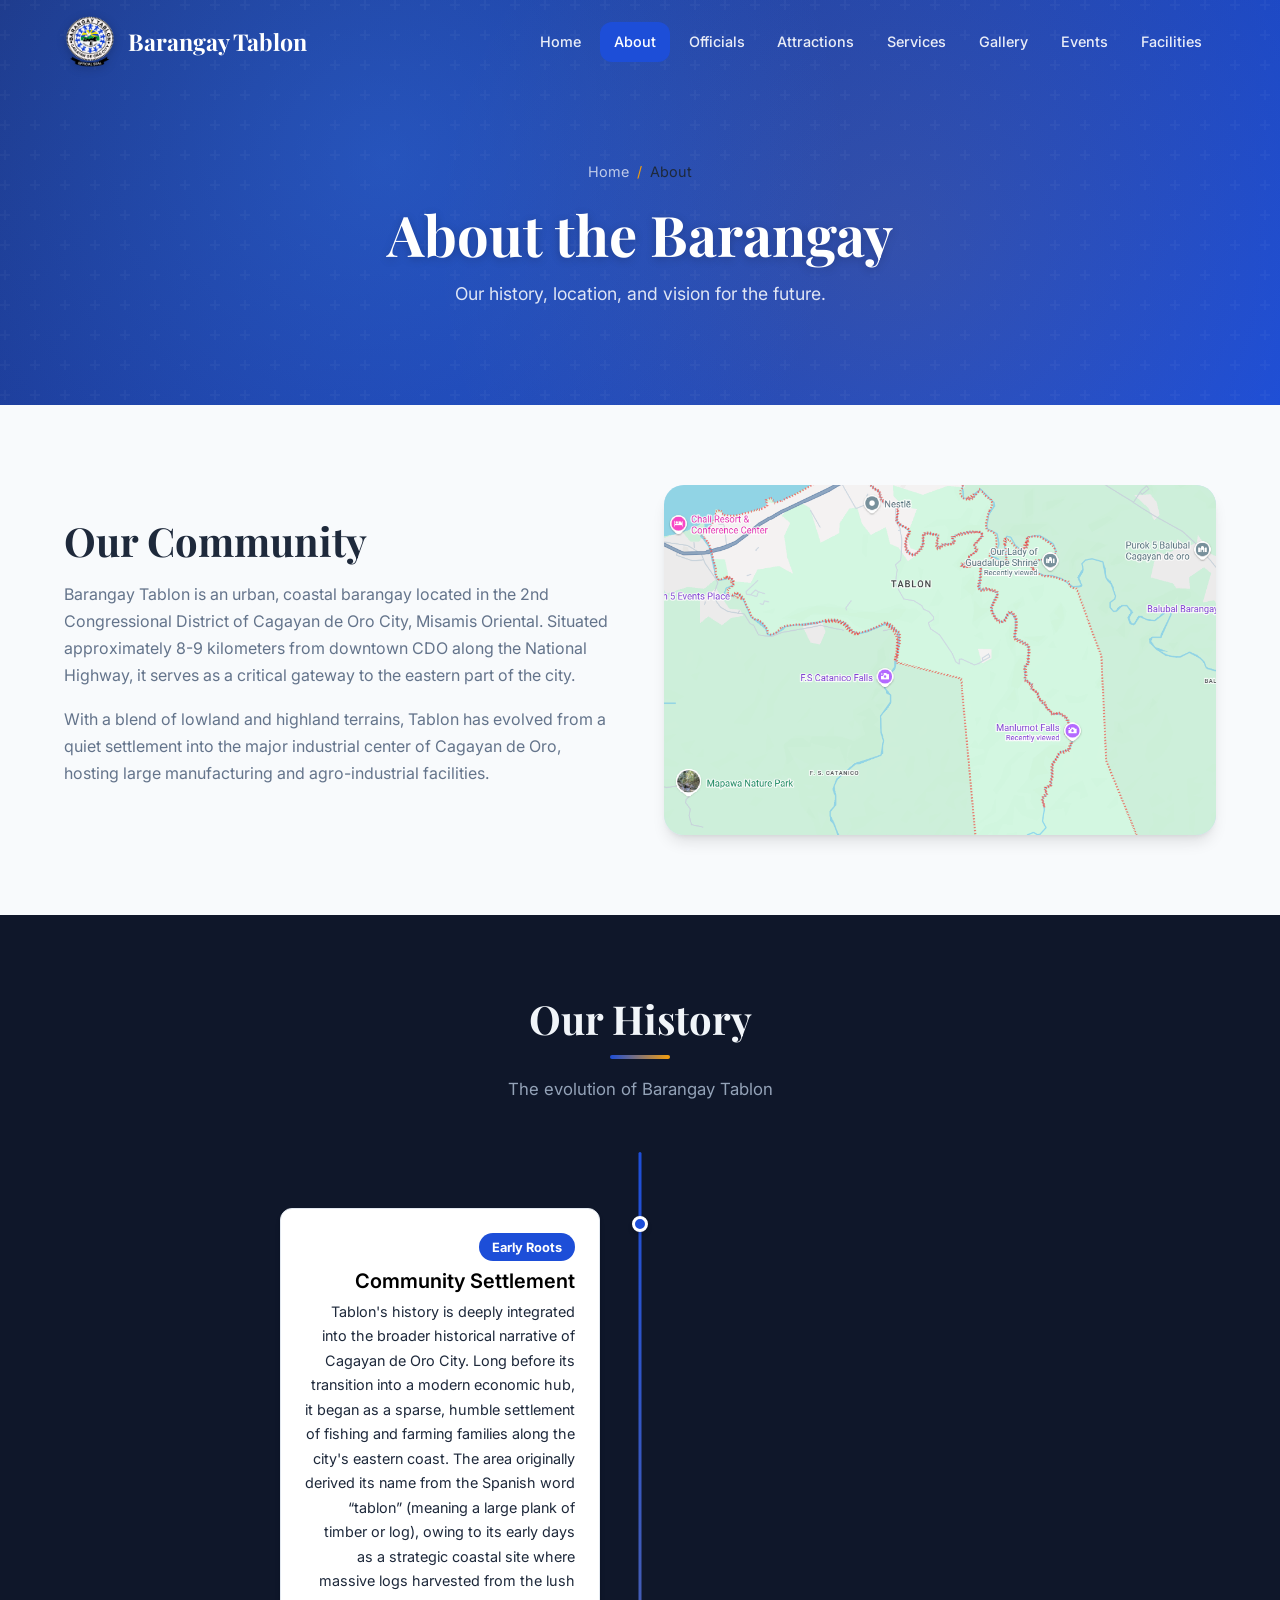
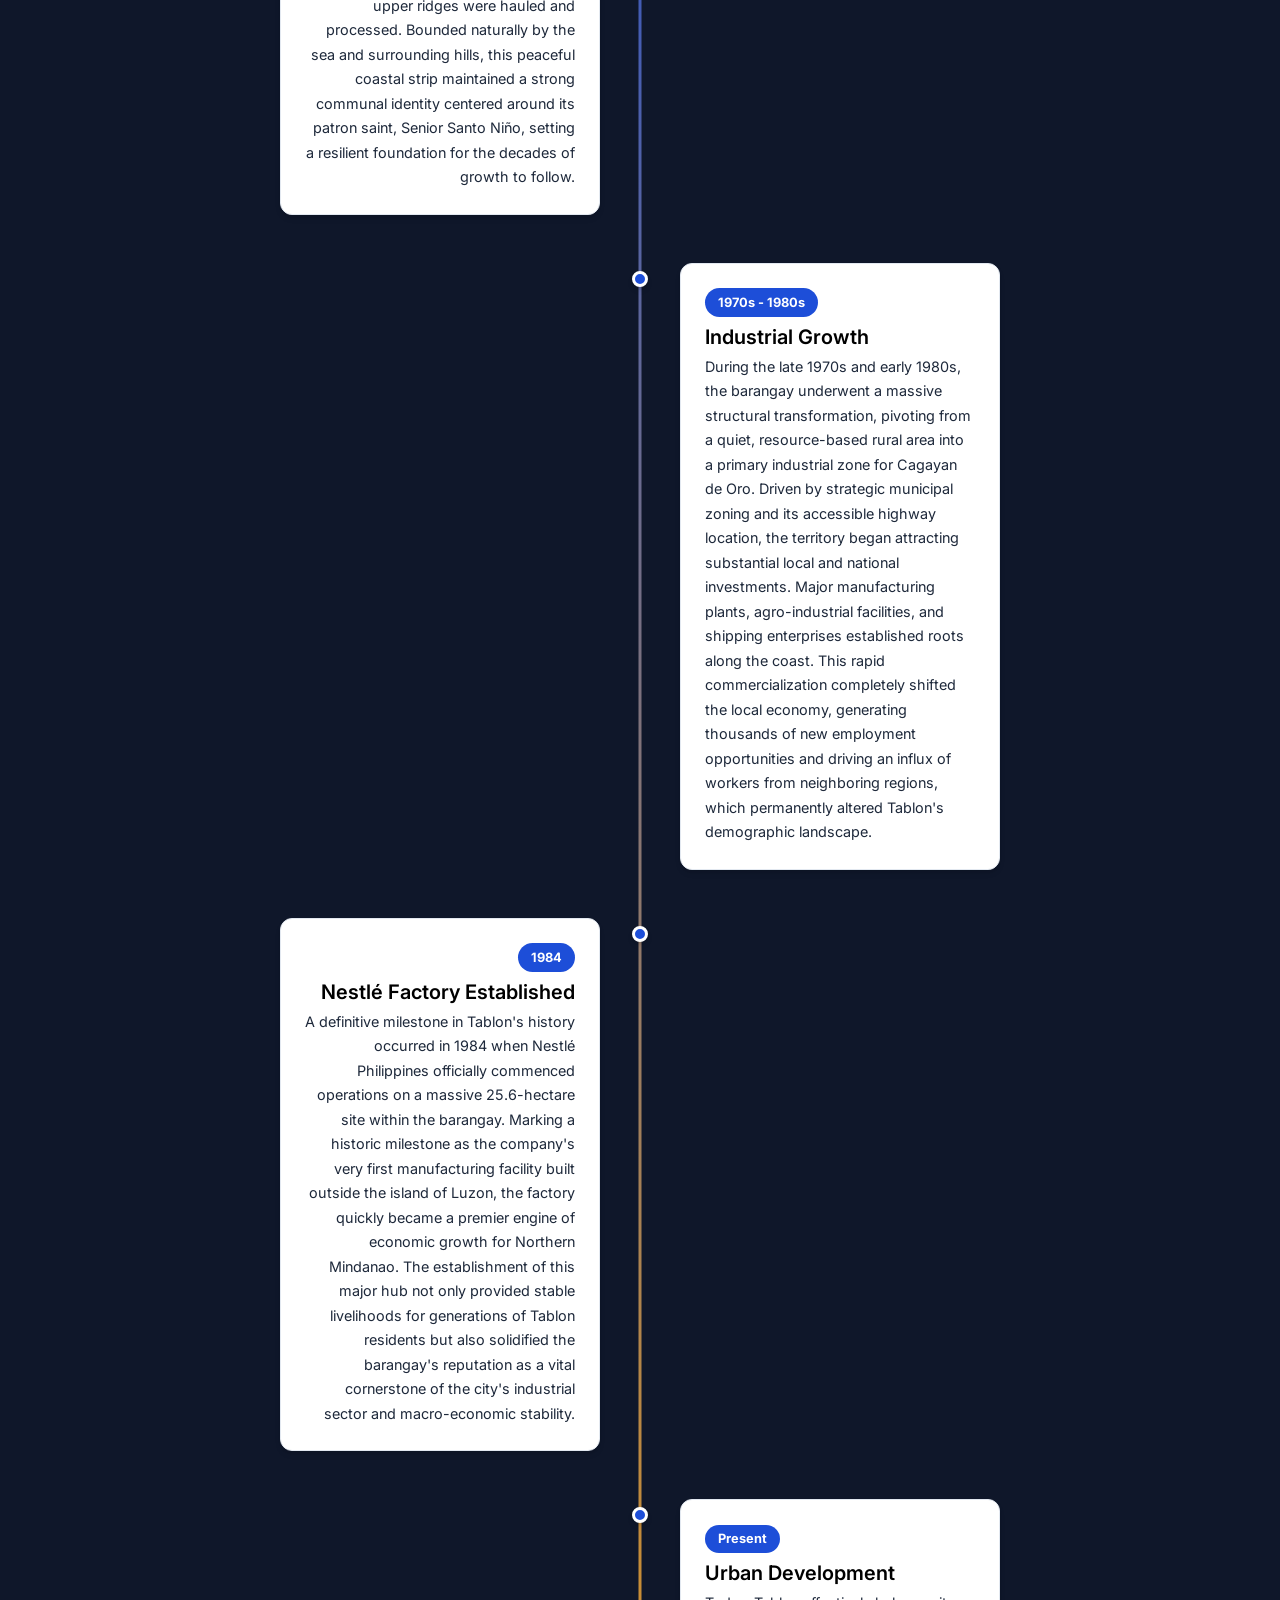
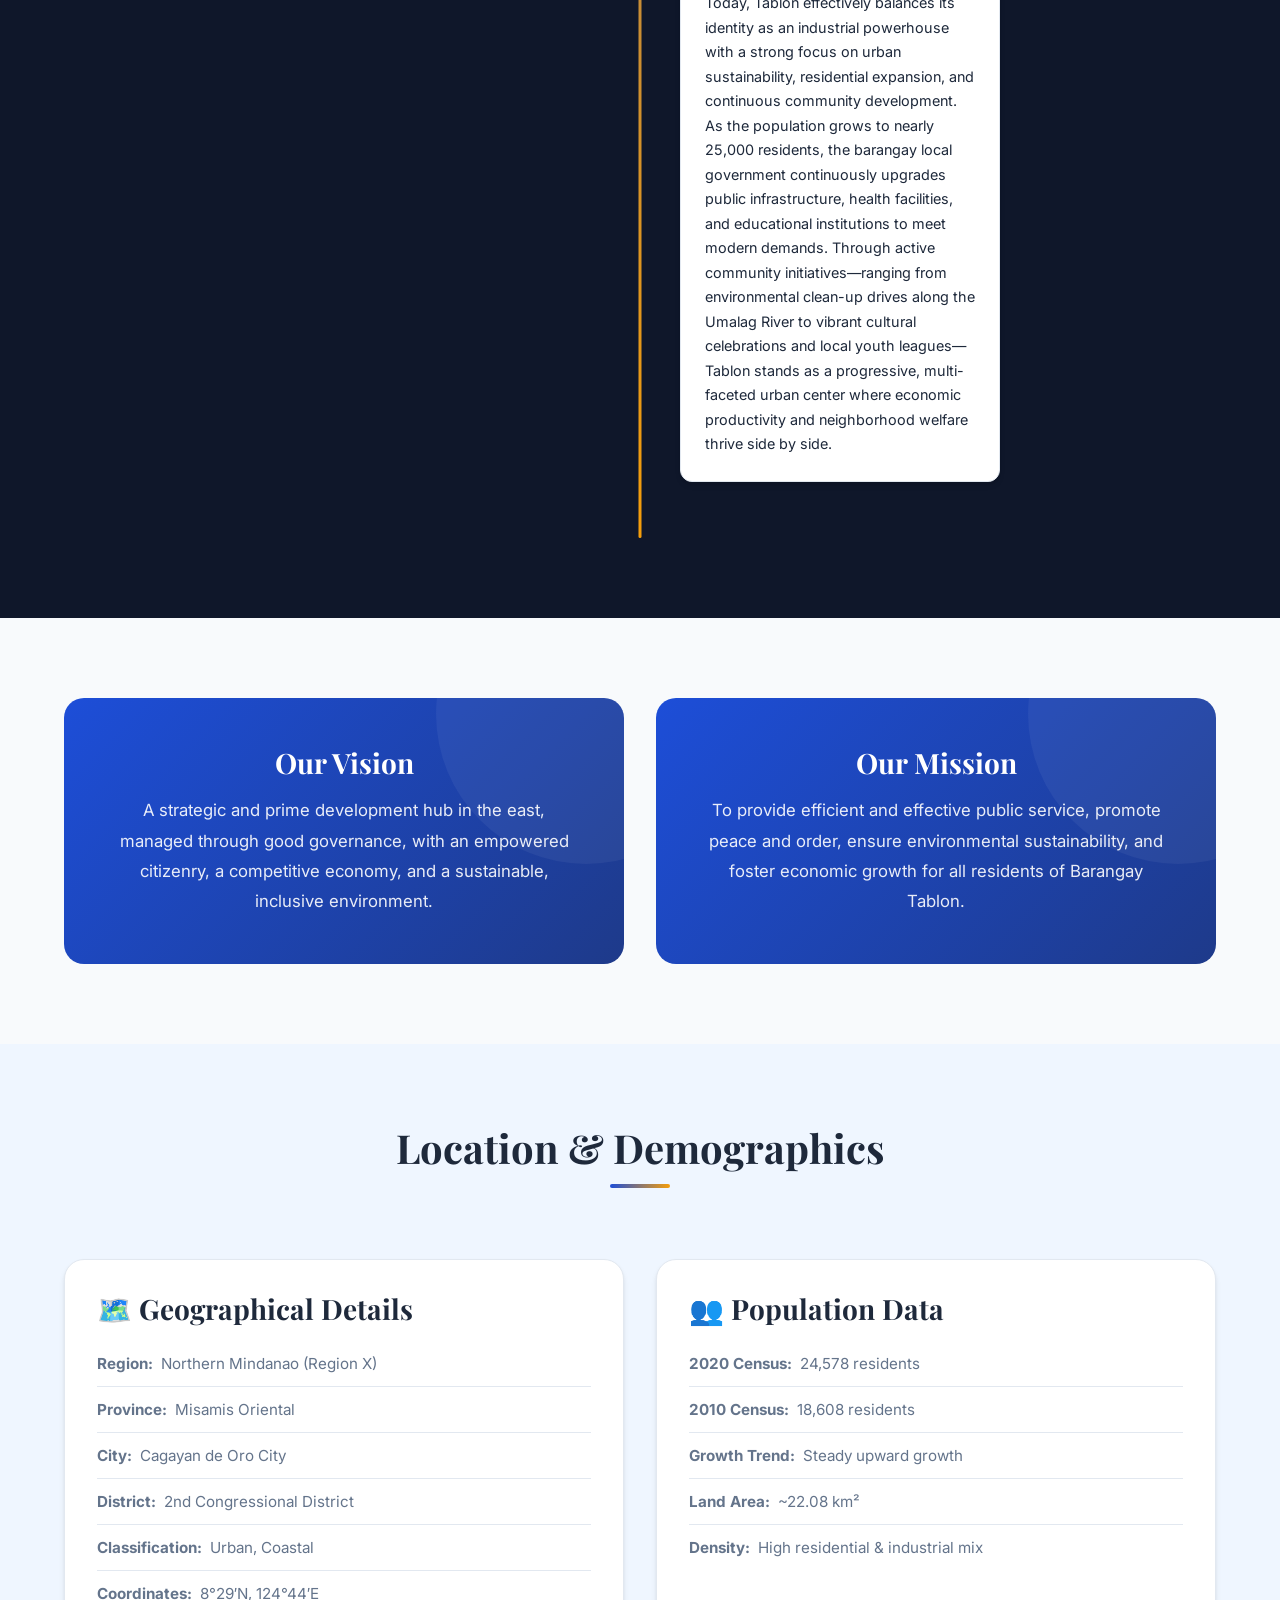
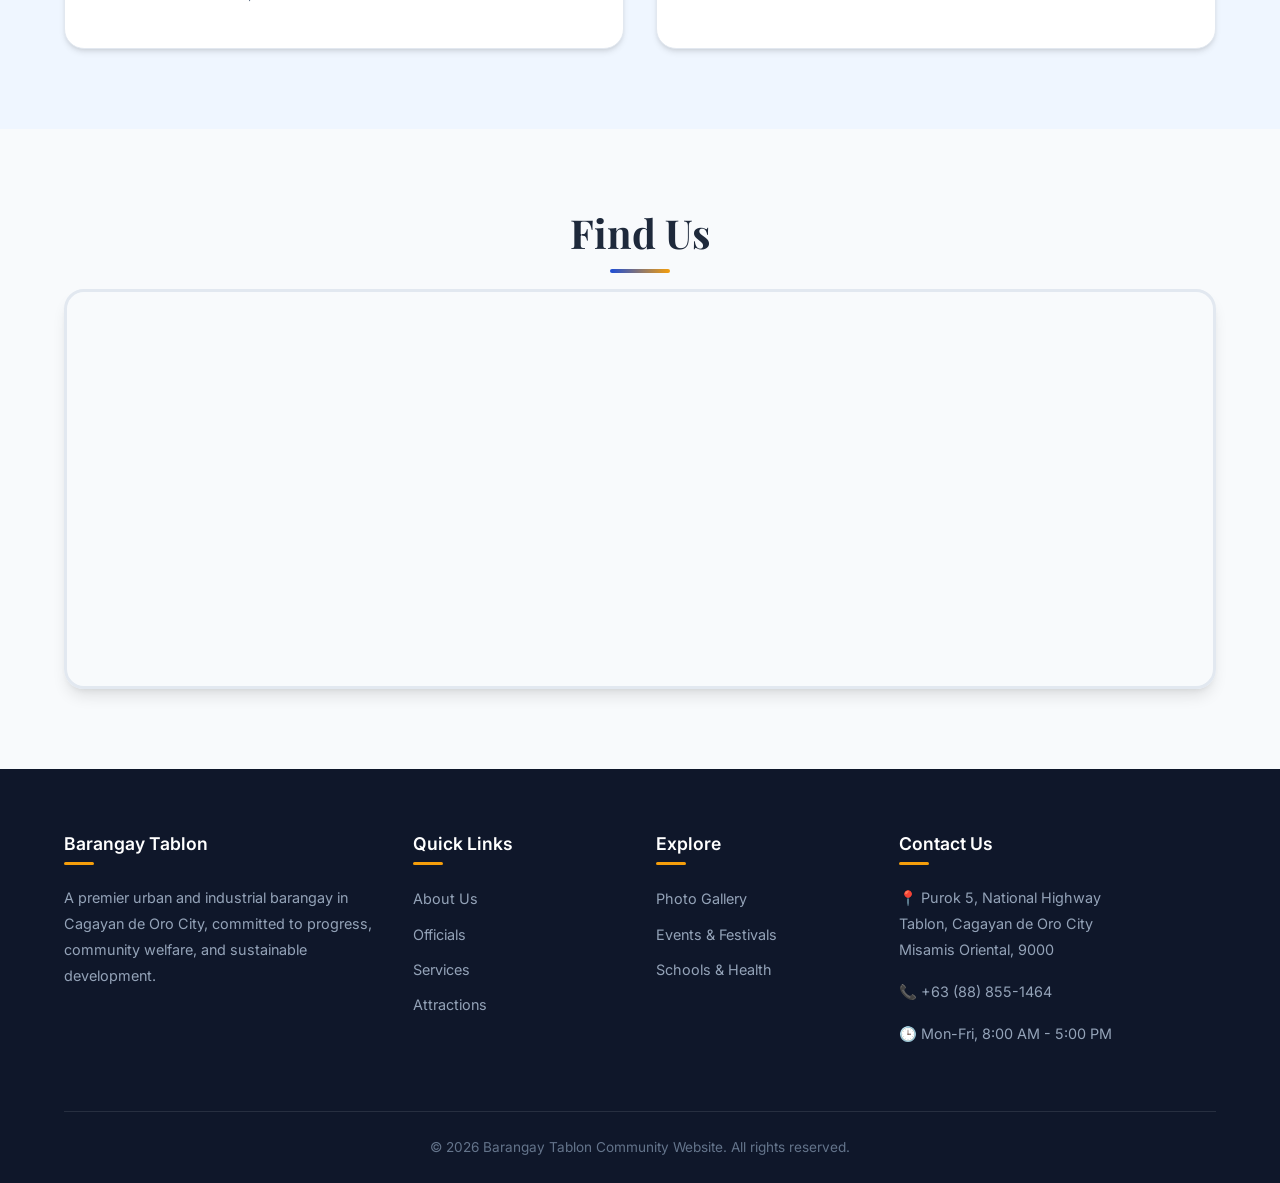
==== commit b224eee6: "feat(mobile): overhaul mobile UI/UX, enlarge logo to transparent PNG, redesign drawer, modernize off" ====
--- a/about.html
+++ b/about.html
@@ -15,7 +15,7 @@
     <nav class="navbar" id="navbar">
         <div class="container nav-container">
             <a href="index.html" class="nav-brand">
-                <img src="barangay_tablon_logo.jpg" alt="Barangay Tablon Logo" class="brand-logo">
+                <img src="barangay_tablon_logo.png" alt="Barangay Tablon Logo" class="brand-logo">
                 Barangay Tablon
             </a>
             <button class="hamburger" id="hamburger" aria-label="Toggle Navigation">
--- a/css/styles.css
+++ b/css/styles.css
@@ -67,6 +67,7 @@
 html {
   scroll-behavior: smooth;
   font-size: 16px;
+  overflow-x: hidden;
 }
 
 body {
@@ -246,9 +247,9 @@
 .nav-brand {
   display: flex;
   align-items: center;
-  gap: 0.6rem;
+  gap: 0.75rem;
   font-family: "Playfair Display", serif;
-  font-size: 1.4rem;
+  font-size: 1.45rem;
   font-weight: 700;
   color: #fff;
   transition: color var(--transition);
@@ -259,15 +260,26 @@
 }
 
 .brand-logo {
-  height: 40px;
-  width: 40px;
+  height: 52px;
+  width: 52px;
   object-fit: contain;
+  filter: drop-shadow(0 2px 5px rgba(0, 0, 0, 0.2));
+  transition: transform var(--transition);
+}
+
+.nav-brand:hover .brand-logo {
+  transform: scale(1.06);
 }
 
 .nav-links {
   display: flex;
   align-items: center;
   gap: 0.25rem;
+}
+
+.nav-drawer-header,
+.nav-drawer-footer {
+  display: none;
 }
 
 .nav-links a {
@@ -318,6 +330,10 @@
 
 .navbar.scrolled .hamburger span {
   background: var(--text);
+}
+
+.hamburger.active span {
+  background: #ffffff !important;
 }
 
 .hamburger.active span:nth-child(1) {
@@ -663,6 +679,168 @@
   font-size: 0.85rem;
 }
 
+/* Officials Modernized Cards */
+.official-lead-card {
+  background: var(--surface);
+  border-radius: var(--radius-lg);
+  padding: 2.5rem 2rem;
+  text-align: center;
+  box-shadow: var(--shadow-md);
+  border: 2px solid var(--primary-light);
+  position: relative;
+  overflow: hidden;
+  margin-bottom: 2.5rem;
+  transition: all var(--transition);
+}
+
+.official-lead-card::before {
+  content: "";
+  position: absolute;
+  top: 0;
+  left: 0;
+  right: 0;
+  height: 6px;
+  background: linear-gradient(90deg, var(--primary), var(--accent));
+}
+
+.official-lead-card:hover {
+  box-shadow: var(--shadow-lg);
+  transform: translateY(-2px);
+}
+
+.official-badge {
+  display: inline-block;
+  padding: 0.35rem 0.9rem;
+  border-radius: var(--radius-full);
+  font-size: 0.75rem;
+  font-weight: 700;
+  letter-spacing: 0.5px;
+  text-transform: uppercase;
+  background: var(--primary-bg);
+  color: var(--primary);
+  margin-bottom: 0.75rem;
+}
+
+.official-lead-name {
+  font-size: clamp(1.4rem, 4vw, 2rem);
+  font-weight: 700;
+  color: var(--text);
+  margin-bottom: 0.4rem;
+  font-family: "Playfair Display", serif;
+}
+
+.official-lead-subtitle {
+  color: var(--text-light);
+  font-size: 0.95rem;
+  margin-bottom: 0;
+}
+
+.officials-group-card {
+  background: var(--surface);
+  border-radius: var(--radius-lg);
+  padding: 2.25rem 2rem;
+  box-shadow: var(--shadow);
+  border: 1px solid var(--border);
+  margin-bottom: 2.5rem;
+}
+
+.officials-group-header {
+  text-align: center;
+  margin-bottom: 1.75rem;
+}
+
+.officials-group-title {
+  font-size: clamp(1.2rem, 3.5vw, 1.5rem);
+  color: var(--text);
+  margin-top: 0.35rem;
+  font-family: "Playfair Display", serif;
+}
+
+.kagawads-grid {
+  display: grid;
+  grid-template-columns: repeat(auto-fill, minmax(260px, 1fr));
+  gap: 1.1rem;
+}
+
+.kagawad-tile {
+  background: var(--bg);
+  padding: 1.1rem 1.25rem;
+  border-radius: var(--radius);
+  border: 1px solid var(--border);
+  display: flex;
+  flex-direction: column;
+  gap: 0.25rem;
+  transition: all var(--transition);
+}
+
+.kagawad-tile:hover {
+  border-color: var(--primary);
+  background: var(--primary-bg);
+  transform: translateY(-2px);
+  box-shadow: var(--shadow-sm);
+}
+
+.kagawad-num {
+  font-size: 0.75rem;
+  font-weight: 700;
+  text-transform: uppercase;
+  color: var(--primary);
+  letter-spacing: 0.5px;
+}
+
+.kagawad-name {
+  font-size: 1.1rem;
+  font-weight: 600;
+  color: var(--text);
+}
+
+.admin-staff-grid {
+  display: grid;
+  grid-template-columns: repeat(auto-fit, minmax(240px, 1fr));
+  gap: 1.25rem;
+}
+
+.admin-staff-card {
+  background: var(--bg);
+  padding: 1.5rem;
+  border-radius: var(--radius);
+  border: 1px solid var(--border);
+  text-align: center;
+  transition: all var(--transition);
+}
+
+.admin-staff-card:hover {
+  border-color: var(--primary);
+  background: var(--primary-bg);
+  transform: translateY(-2px);
+  box-shadow: var(--shadow-sm);
+}
+
+.staff-icon-role {
+  display: flex;
+  align-items: center;
+  justify-content: center;
+  gap: 0.5rem;
+  margin-bottom: 0.5rem;
+}
+
+.staff-icon {
+  font-size: 1.25rem;
+}
+
+.staff-role {
+  font-size: 0.85rem;
+  font-weight: 700;
+  color: var(--primary);
+  text-transform: uppercase;
+}
+
+.staff-name {
+  font-size: 1.15rem;
+  font-weight: 600;
+  color: var(--text);
+}
+
 /* Stat Card */
 .stat-card {
   background: var(--surface);
@@ -1282,6 +1460,26 @@
 /* ========================================
    14. Facilities
    ======================================== */
+.facilities-layout {
+  display: grid;
+  grid-template-columns: 2fr 1fr;
+  gap: 2.5rem;
+  align-items: start;
+}
+
+.facilities-grid {
+  display: grid;
+  grid-template-columns: repeat(2, 1fr);
+  gap: 1.5rem;
+  margin-bottom: 2.5rem;
+}
+
+.health-facilities-grid {
+  display: grid;
+  grid-template-columns: 1fr;
+  gap: 1.5rem;
+}
+
 .facility-card {
   background: var(--surface);
   border-radius: var(--radius-lg);
@@ -1366,8 +1564,9 @@
   display: flex;
   justify-content: space-between;
   align-items: center;
-  padding: 0.6rem 0;
+  padding: 0.7rem 0;
   border-bottom: 1px solid #fecaca;
+  gap: 0.5rem;
 }
 
 .hotline-item:last-child {
@@ -1384,15 +1583,39 @@
   font-weight: 700;
   color: #dc2626;
   font-size: 0.9rem;
+  text-decoration: none;
+  background: rgba(220, 38, 38, 0.08);
+  padding: 0.25rem 0.6rem;
+  border-radius: var(--radius-sm);
+  transition: all var(--transition);
+  display: inline-block;
+  white-space: nowrap;
+}
+
+.hotline-item .number:hover {
+  background: #dc2626;
+  color: #fff;
+  text-decoration: none;
+  transform: scale(1.03);
 }
 
 .hotline-911 {
+  display: block;
+  text-decoration: none;
   text-align: center;
-  padding: 1.5rem;
-  background: #dc2626;
+  padding: 1.5rem 1.25rem;
+  background: linear-gradient(135deg, #ef4444, #dc2626);
   border-radius: var(--radius);
   color: #fff;
   margin-bottom: 1.5rem;
+  box-shadow: 0 4px 14px rgba(220, 38, 38, 0.35);
+  transition: transform var(--transition), box-shadow var(--transition);
+}
+
+.hotline-911:hover {
+  transform: translateY(-2px);
+  box-shadow: 0 6px 18px rgba(220, 38, 38, 0.45);
+  color: #fff;
 }
 
 .hotline-911 .big-number {
@@ -1700,36 +1923,139 @@
     display: flex;
   }
 
+  .brand-logo {
+    height: 46px;
+    width: 46px;
+  }
+
   .nav-links {
     position: fixed;
     top: 0;
     right: -100%;
-    width: 280px;
+    width: 310px;
+    max-width: 86vw;
     height: 100vh;
-    background: var(--dark-bg);
+    background: linear-gradient(180deg, #0b1329 0%, #0f172a 100%);
     flex-direction: column;
-    padding: 5rem 2rem 2rem;
-    gap: 0.25rem;
+    padding: 1.5rem 1.25rem 2rem;
+    gap: 0.35rem;
     transition: right var(--transition);
-    box-shadow: -5px 0 20px rgba(0, 0, 0, 0.3);
-    z-index: 999;
+    box-shadow: -8px 0 30px rgba(0, 0, 0, 0.5);
+    z-index: 1000;
+    overflow-y: auto;
+    -webkit-overflow-scrolling: touch;
   }
 
   .nav-links.active {
     right: 0;
   }
 
+  /* Mobile Drawer Header */
+  .nav-drawer-header {
+    display: flex !important;
+    align-items: center;
+    gap: 0.85rem;
+    padding: 0.5rem 0.25rem 1.25rem;
+    margin-bottom: 0.5rem;
+    border-bottom: 1px solid rgba(255, 255, 255, 0.1);
+  }
+
+  .nav-drawer-logo {
+    height: 44px;
+    width: 44px;
+    object-fit: contain;
+    filter: drop-shadow(0 2px 4px rgba(0, 0, 0, 0.3));
+  }
+
+  .nav-drawer-title {
+    font-family: "Playfair Display", serif;
+    font-size: 1.15rem;
+    font-weight: 700;
+    color: #ffffff;
+    line-height: 1.2;
+  }
+
+  .nav-drawer-sub {
+    font-size: 0.72rem;
+    color: var(--primary-lighter);
+    font-weight: 500;
+    text-transform: uppercase;
+    letter-spacing: 0.5px;
+  }
+
   .nav-links a {
-    color: rgba(255, 255, 255, 0.8) !important;
-    padding: 0.75rem 1rem;
+    color: rgba(255, 255, 255, 0.88) !important;
+    padding: 0.8rem 1rem;
     width: 100%;
     border-radius: var(--radius);
-  }
-
-  .nav-links a:hover,
+    min-height: 48px;
+    display: flex;
+    align-items: center;
+    gap: 0.65rem;
+    font-size: 0.95rem;
+    font-weight: 500;
+    background: rgba(255, 255, 255, 0.03);
+    border: 1px solid rgba(255, 255, 255, 0.05);
+    transition: all var(--transition);
+  }
+
+  /* Emoji Icons in Drawer for Fast Visual Wayfinding */
+  .nav-links a[href="index.html"]::before { content: "🏠 "; }
+  .nav-links a[href="about.html"]::before { content: "🏛️ "; }
+  .nav-links a[href="officials.html"]::before { content: "👥 "; }
+  .nav-links a[href="attractions.html"]::before { content: "🌄 "; }
+  .nav-links a[href="services.html"]::before { content: "📑 "; }
+  .nav-links a[href="gallery.html"]::before { content: "📸 "; }
+  .nav-links a[href="events.html"]::before { content: "📅 "; }
+  .nav-links a[href="facilities.html"]::before { content: "🏢 "; }
+
+  .nav-links a:hover {
+    background: rgba(255, 255, 255, 0.08);
+    color: #fff !important;
+    transform: translateX(4px);
+  }
+
   .nav-links a.active {
-    background: var(--primary);
+    background: var(--primary) !important;
     color: #fff !important;
+    font-weight: 600;
+    border-color: var(--primary-light);
+    box-shadow: 0 4px 12px rgba(29, 78, 216, 0.35);
+  }
+
+  /* Mobile Drawer Footer */
+  .nav-drawer-footer {
+    display: flex !important;
+    flex-direction: column;
+    gap: 0.6rem;
+    margin-top: auto;
+    padding-top: 1.5rem;
+    border-top: 1px solid rgba(255, 255, 255, 0.1);
+  }
+
+  .drawer-emergency-btn {
+    display: flex !important;
+    align-items: center;
+    justify-content: center;
+    background: linear-gradient(135deg, #ef4444, #dc2626) !important;
+    color: #fff !important;
+    font-weight: 700 !important;
+    padding: 0.75rem 1rem !important;
+    border-radius: var(--radius) !important;
+    text-align: center;
+    text-decoration: none;
+    box-shadow: 0 4px 10px rgba(220, 38, 38, 0.35);
+  }
+
+  .drawer-contact-line {
+    font-size: 0.8rem;
+    color: rgba(255, 255, 255, 0.65);
+    text-align: center;
+  }
+
+  .facilities-layout {
+    grid-template-columns: 1fr;
+    gap: 2rem;
   }
 
   .grid-2,
@@ -1828,6 +2154,45 @@
   }
 }
 
+/* Mobile Wide */
+@media (max-width: 600px) {
+  .facilities-grid {
+    grid-template-columns: 1fr;
+    gap: 1.25rem;
+  }
+
+  .kagawads-grid {
+    grid-template-columns: 1fr;
+    gap: 0.75rem;
+  }
+
+  .admin-staff-grid {
+    grid-template-columns: 1fr;
+    gap: 0.9rem;
+  }
+
+  .official-lead-card {
+    padding: 1.75rem 1.25rem;
+  }
+
+  .officials-group-card {
+    padding: 1.5rem 1.1rem;
+  }
+
+  .hotline-item {
+    flex-direction: column;
+    align-items: flex-start;
+    gap: 0.35rem;
+    padding: 0.75rem 0;
+  }
+
+  .hotline-item .number {
+    width: 100%;
+    text-align: center;
+    padding: 0.4rem;
+  }
+}
+
 /* Mobile */
 @media (max-width: 480px) {
   html {
@@ -1855,8 +2220,23 @@
     height: 160px;
   }
 
+  .nav-brand {
+    font-size: 1.2rem;
+    gap: 0.5rem;
+  }
+
+  .brand-logo {
+    height: 42px;
+    width: 42px;
+  }
+
   .nav-links {
     width: 100%;
+    max-width: 100vw;
+  }
+
+  .feedback-card {
+    padding: 1.25rem;
   }
 }
 
